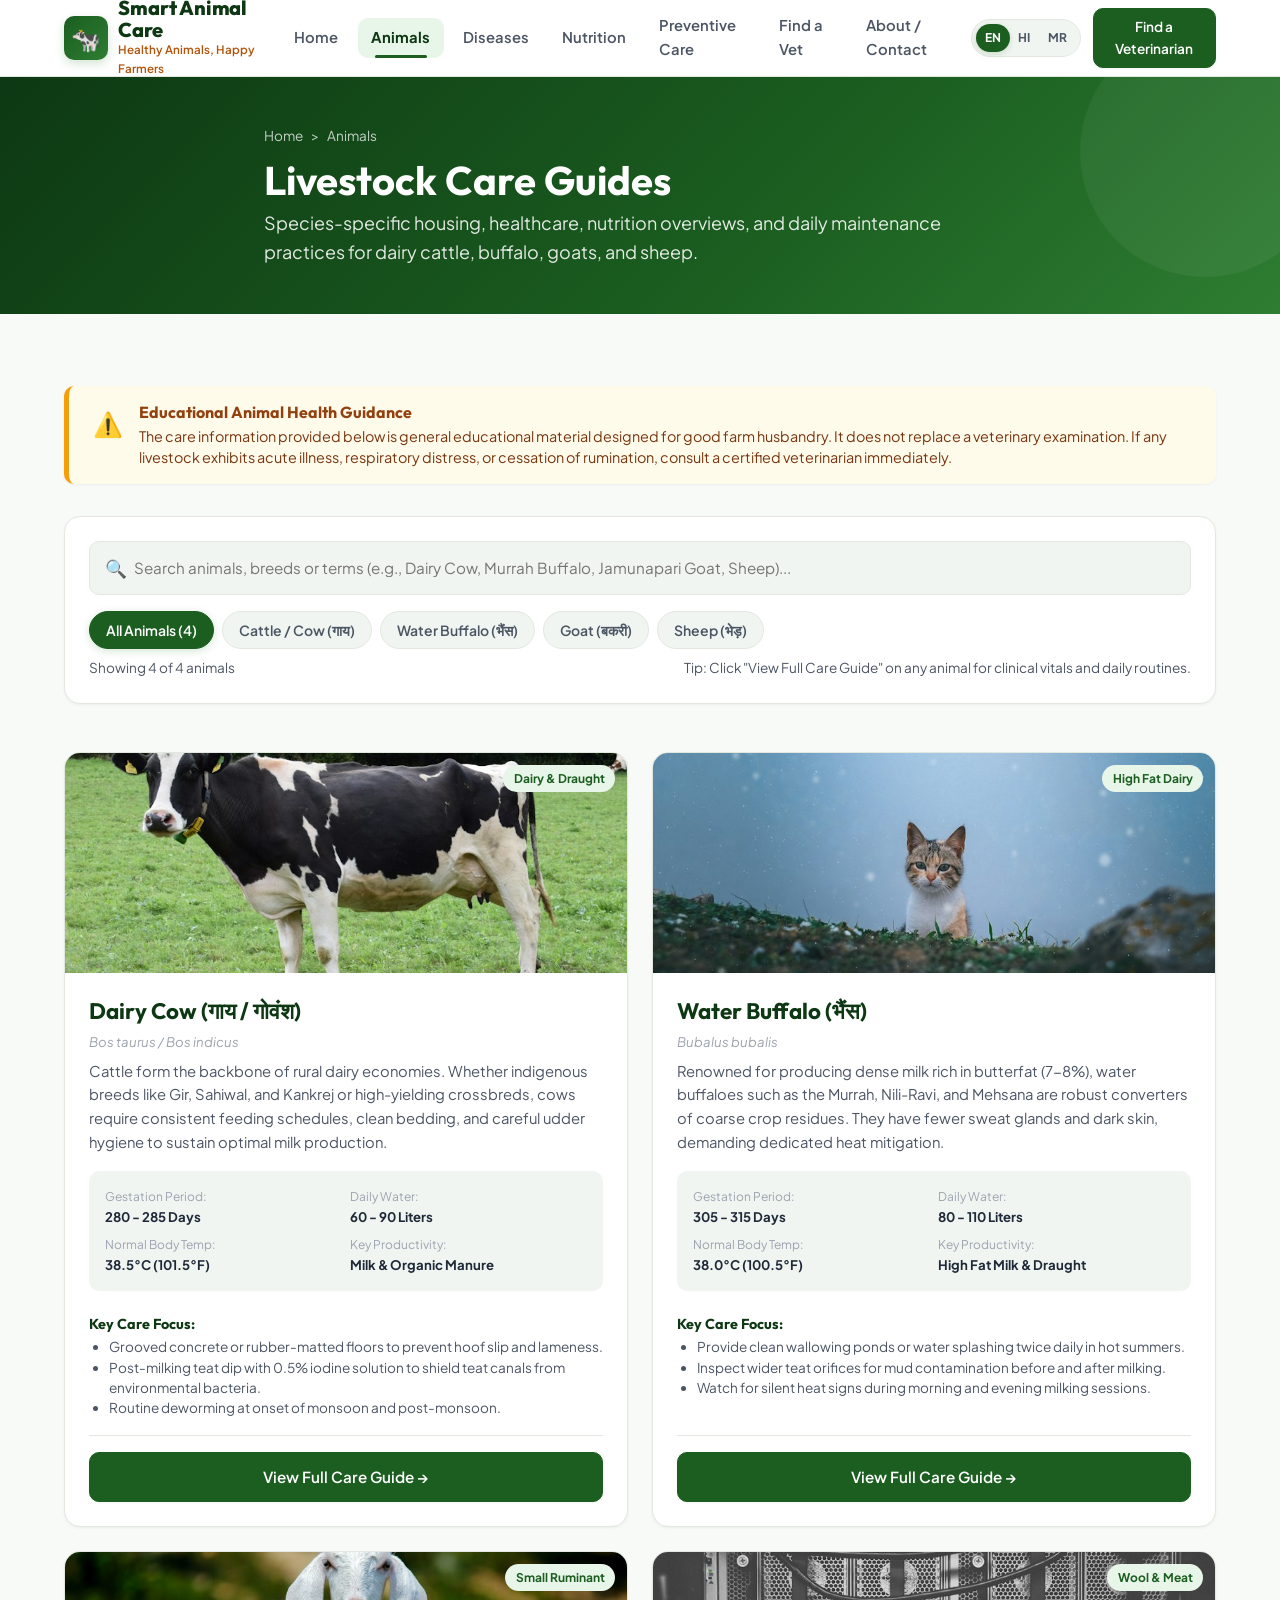
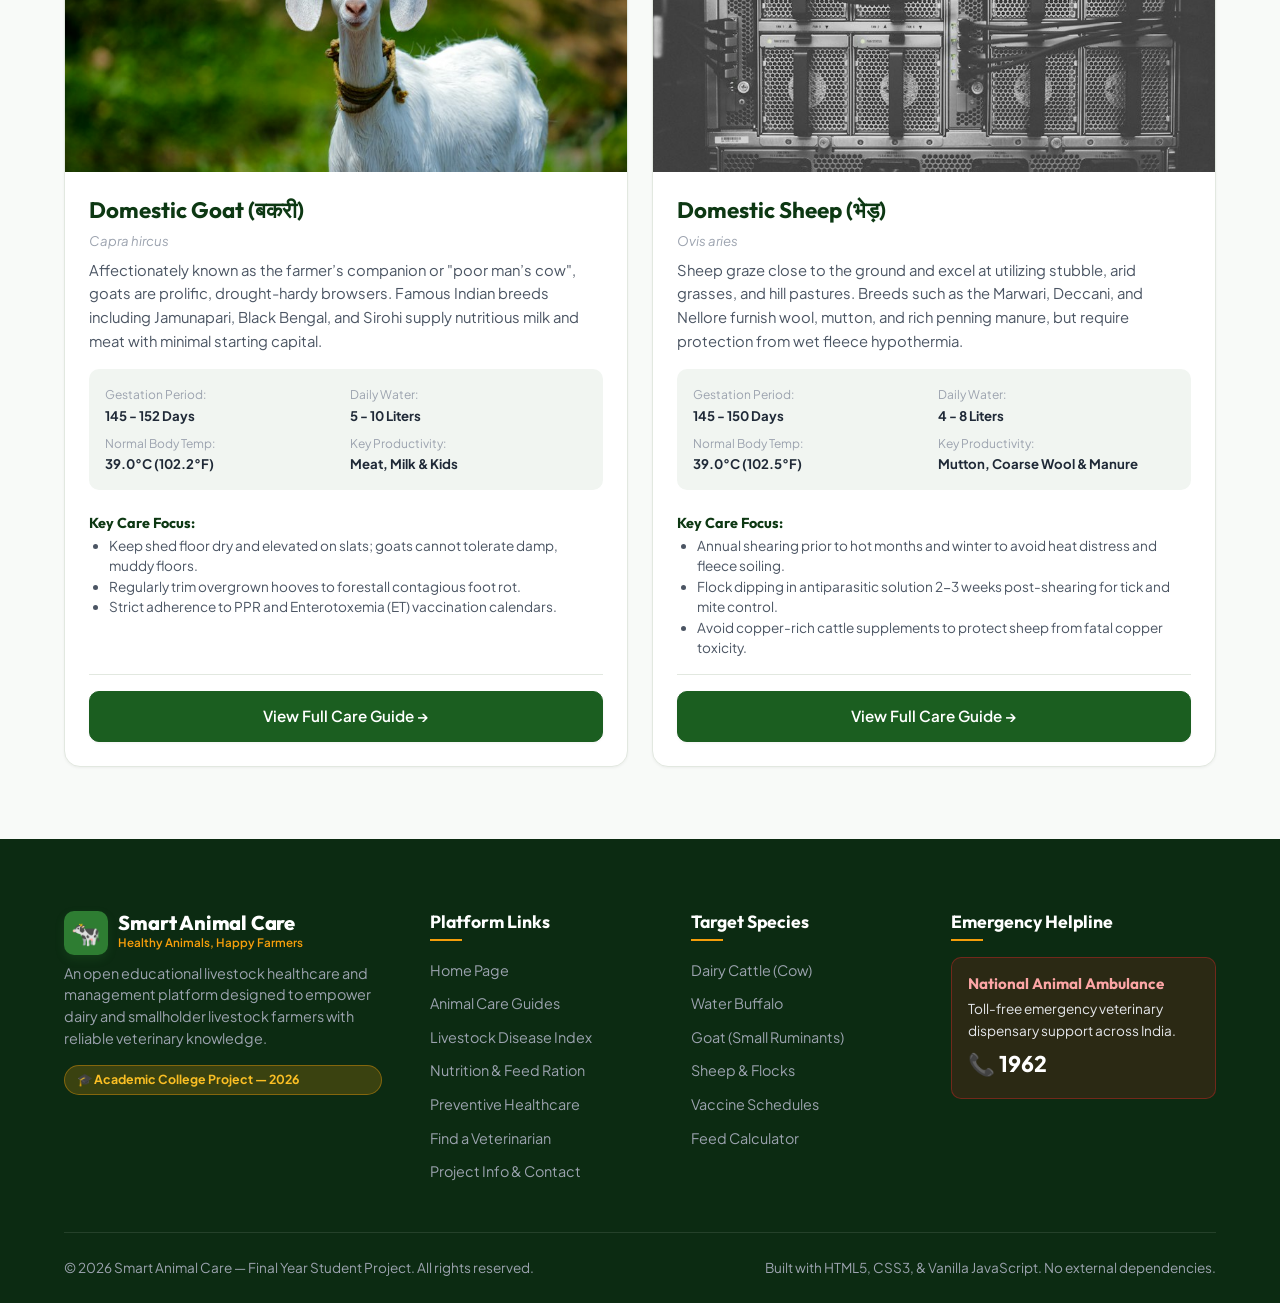
==== animals.html @ 8b4c60e5 "Add files via upload" ====
<!DOCTYPE html>
<html lang="en">
<head>
  <meta charset="UTF-8">
  <meta name="viewport" content="width=device-width, initial-scale=1.0">
  <meta name="description" content="Animal Care Guide — Healthcare, maintenance, feeding overview, and clinical concerns for Cow, Buffalo, Goat, and Sheep on Smart Animal Care.">
  <title>Animal Care Guides | Smart Animal Care</title>
  
  <!-- Google Fonts -->
  <link rel="preconnect" href="https://fonts.googleapis.com">
  <link rel="preconnect" href="https://fonts.gstatic.com" crossorigin>
  <link href="https://fonts.googleapis.com/css2?family=Outfit:wght@400;600;700;800&family=Plus+Jakarta+Sans:wght@400;500;600;700;800&display=swap" rel="stylesheet">
  
  <!-- Main Stylesheet -->
  <link rel="stylesheet" href="css/style.css">
</head>
<body>

  <!-- ========================================================================
       GLOBAL HEADER & NAVIGATION
       ======================================================================== -->
  <header class="site-header">
    <div class="container nav-container">
      <a href="index.html" class="brand-logo" aria-label="Smart Animal Care Home">
        <div class="logo-icon" aria-hidden="true">🐄</div>
        <div class="brand-text-wrap">
          <span class="brand-name">Smart Animal Care</span>
          <span class="brand-tagline" data-i18n="brand-tagline">Healthy Animals, Happy Farmers</span>
        </div>
      </a>

      <nav class="nav-menu" aria-label="Main Navigation">
        <a href="index.html" class="nav-link" data-i18n="nav-home">Home</a>
        <a href="animals.html" class="nav-link active" data-i18n="nav-animals">Animals</a>
        <a href="diseases.html" class="nav-link" data-i18n="nav-diseases">Diseases</a>
        <a href="nutrition.html" class="nav-link" data-i18n="nav-nutrition">Nutrition</a>
        <a href="care-tips.html" class="nav-link" data-i18n="nav-care">Preventive Care</a>
        <a href="veterinarians.html" class="nav-link" data-i18n="nav-vet">Find a Vet</a>
        <a href="contact.html" class="nav-link" data-i18n="nav-contact">About / Contact</a>
      </nav>

      <div class="header-actions">
        <div class="lang-selector" aria-label="Select Language">
          <button type="button" class="lang-btn active" data-lang="en">EN</button>
          <button type="button" class="lang-btn" data-lang="hi">HI</button>
          <button type="button" class="lang-btn" data-lang="mr">MR</button>
        </div>
        <a href="veterinarians.html" class="btn btn-primary btn-sm nav-cta-btn" data-i18n="cta-find-vet">
          Find a Veterinarian
        </a>
        <button type="button" class="menu-toggle" id="menuToggle" aria-label="Toggle navigation menu">
          <span></span><span></span><span></span>
        </button>
      </div>
    </div>
  </header>

  <!-- Mobile Navigation Drawer -->
  <div class="mobile-nav-backdrop" id="mobileNavBackdrop"></div>
  <aside class="mobile-nav-drawer" id="mobileNavDrawer">
    <div class="brand-logo" style="margin-bottom: var(--space-md);">
      <div class="logo-icon">🐄</div>
      <div class="brand-text-wrap">
        <span class="brand-name">Smart Animal Care</span>
        <span class="brand-tagline">Healthy Animals, Happy Farmers</span>
      </div>
    </div>
    <nav class="flex flex-col gap-sm">
      <a href="index.html" class="nav-link mobile-nav-link">🏠 Home</a>
      <a href="animals.html" class="nav-link mobile-nav-link active">🐄 Animal Care</a>
      <a href="diseases.html" class="nav-link mobile-nav-link">🩺 Disease Guide</a>
      <a href="nutrition.html" class="nav-link mobile-nav-link">🌾 Nutrition & Feed</a>
      <a href="care-tips.html" class="nav-link mobile-nav-link">🛡️ Preventive Care</a>
      <a href="veterinarians.html" class="nav-link mobile-nav-link">👨‍⚕️ Find a Vet</a>
      <a href="contact.html" class="nav-link mobile-nav-link">📞 About & Contact</a>
    </nav>
    <div style="margin-top: auto; padding-top: var(--space-md); border-top: 1px solid var(--color-border);">
      <a href="veterinarians.html" class="btn btn-primary btn-block">Find a Veterinarian</a>
    </div>
  </aside>

  <!-- ========================================================================
       PAGE BANNER
       ======================================================================== -->
  <div class="page-banner">
    <div class="container banner-content">
      <div class="breadcrumbs">
        <a href="index.html">Home</a> &gt; <span>Animals</span>
      </div>
      <h1 class="page-banner-title">Livestock Care Guides</h1>
      <p class="page-banner-subtitle">
        Species-specific housing, healthcare, nutrition overviews, and daily maintenance practices for dairy cattle, buffalo, goats, and sheep.
      </p>
    </div>
  </div>

  <!-- ========================================================================
       MAIN SECTION
       ======================================================================== -->
  <main class="section">
    <div class="container">

      <!-- Disclaimer Banner -->
      <div class="disclaimer-banner">
        <div class="disclaimer-icon" aria-hidden="true">⚠️</div>
        <div class="disclaimer-text">
          <h4>Educational Animal Health Guidance</h4>
          <p>
            The care information provided below is general educational material designed for good farm husbandry. It does not replace a veterinary examination. If any livestock exhibits acute illness, respiratory distress, or cessation of rumination, consult a certified veterinarian immediately.
          </p>
        </div>
      </div>

      <!-- Search & Filter Controls -->
      <div class="filter-search-container">
        <div class="search-input-wrap">
          <span class="search-icon">🔍</span>
          <input 
            type="text" 
            id="animalSearchInput" 
            class="search-input" 
            placeholder="Search animals, breeds or terms (e.g., Dairy Cow, Murrah Buffalo, Jamunapari Goat, Sheep)..."
            aria-label="Search animals"
          >
        </div>

        <div class="filter-pills-wrap" role="tablist" aria-label="Filter animals by species">
          <button type="button" class="filter-pill animal-filter-pill active" data-filter="all">All Animals (4)</button>
          <button type="button" class="filter-pill animal-filter-pill" data-filter="cow">Cattle / Cow (गाय)</button>
          <button type="button" class="filter-pill animal-filter-pill" data-filter="buffalo">Water Buffalo (भैंस)</button>
          <button type="button" class="filter-pill animal-filter-pill" data-filter="goat">Goat (बकरी)</button>
          <button type="button" class="filter-pill animal-filter-pill" data-filter="sheep">Sheep (भेड़)</button>
        </div>

        <div class="results-meta">
          <span id="animalResultsCount">Showing 4 of 4 animals</span>
          <span>Tip: Click "View Full Care Guide" on any animal for clinical vitals and daily routines.</span>
        </div>
      </div>

      <!-- Animal Cards Grid -->
      <div class="grid grid-2" id="animalGrid">

        <!-- 1. COW CARD -->
        <article class="animal-card" data-animal-type="cow">
          <div class="animal-card-img-wrap">
            <img src="images/cow.jpg" alt="Indian dairy cow grazing in rural pasture" loading="lazy">
            <span class="badge badge-primary animal-card-tag">Dairy & Draught</span>
          </div>
          <div class="animal-card-body">
            <h2 class="animal-title">Dairy Cow (गाय / गोवंश)</h2>
            <p class="animal-scientific">Bos taurus / Bos indicus</p>
            <p class="animal-desc">
              Cattle form the backbone of rural dairy economies. Whether indigenous breeds like Gir, Sahiwal, and Kankrej or high-yielding crossbreds, cows require consistent feeding schedules, clean bedding, and careful udder hygiene to sustain optimal milk production.
            </p>

            <div class="animal-quick-facts">
              <div class="fact-item">
                <span>Gestation Period:</span>
                <strong>280 - 285 Days</strong>
              </div>
              <div class="fact-item">
                <span>Daily Water:</span>
                <strong>60 - 90 Liters</strong>
              </div>
              <div class="fact-item">
                <span>Normal Body Temp:</span>
                <strong>38.5°C (101.5°F)</strong>
              </div>
              <div class="fact-item">
                <span>Key Productivity:</span>
                <strong>Milk & Organic Manure</strong>
              </div>
            </div>

            <div style="margin-bottom: var(--space-md);">
              <h4 style="font-size: 0.9rem; color: var(--color-primary-dark); margin-bottom: 0.25rem;">Key Care Focus:</h4>
              <ul style="font-size: 0.85rem; color: var(--color-text-muted); list-style: disc; padding-left: 1.25rem; line-height: 1.5;">
                <li>Grooved concrete or rubber-matted floors to prevent hoof slip and lameness.</li>
                <li>Post-milking teat dip with 0.5% iodine solution to shield teat canals from environmental bacteria.</li>
                <li>Routine deworming at onset of monsoon and post-monsoon.</li>
              </ul>
            </div>

            <div class="animal-card-footer">
              <button type="button" class="btn btn-primary btn-block btn-view-animal-details" data-animal="cow">
                View Full Care Guide &rarr;
              </button>
            </div>
          </div>
        </article>

        <!-- 2. BUFFALO CARD -->
        <article class="animal-card" data-animal-type="buffalo">
          <div class="animal-card-img-wrap">
            <img src="images/buffalo.jpg" alt="High yielding Indian water buffalo" loading="lazy">
            <span class="badge badge-primary animal-card-tag">High Fat Dairy</span>
          </div>
          <div class="animal-card-body">
            <h2 class="animal-title">Water Buffalo (भैंस)</h2>
            <p class="animal-scientific">Bubalus bubalis</p>
            <p class="animal-desc">
              Renowned for producing dense milk rich in butterfat (7-8%), water buffaloes such as the Murrah, Nili-Ravi, and Mehsana are robust converters of coarse crop residues. They have fewer sweat glands and dark skin, demanding dedicated heat mitigation.
            </p>

            <div class="animal-quick-facts">
              <div class="fact-item">
                <span>Gestation Period:</span>
                <strong>305 - 315 Days</strong>
              </div>
              <div class="fact-item">
                <span>Daily Water:</span>
                <strong>80 - 110 Liters</strong>
              </div>
              <div class="fact-item">
                <span>Normal Body Temp:</span>
                <strong>38.0°C (100.5°F)</strong>
              </div>
              <div class="fact-item">
                <span>Key Productivity:</span>
                <strong>High Fat Milk & Draught</strong>
              </div>
            </div>

            <div style="margin-bottom: var(--space-md);">
              <h4 style="font-size: 0.9rem; color: var(--color-primary-dark); margin-bottom: 0.25rem;">Key Care Focus:</h4>
              <ul style="font-size: 0.85rem; color: var(--color-text-muted); list-style: disc; padding-left: 1.25rem; line-height: 1.5;">
                <li>Provide clean wallowing ponds or water splashing twice daily in hot summers.</li>
                <li>Inspect wider teat orifices for mud contamination before and after milking.</li>
                <li>Watch for silent heat signs during morning and evening milking sessions.</li>
              </ul>
            </div>

            <div class="animal-card-footer">
              <button type="button" class="btn btn-primary btn-block btn-view-animal-details" data-animal="buffalo">
                View Full Care Guide &rarr;
              </button>
            </div>
          </div>
        </article>

        <!-- 3. GOAT CARD -->
        <article class="animal-card" data-animal-type="goat">
          <div class="animal-card-img-wrap">
            <img src="images/goat.jpg" alt="Healthy goat browsing" loading="lazy">
            <span class="badge badge-primary animal-card-tag">Small Ruminant</span>
          </div>
          <div class="animal-card-body">
            <h2 class="animal-title">Domestic Goat (बकरी)</h2>
            <p class="animal-scientific">Capra hircus</p>
            <p class="animal-desc">
              Affectionately known as the farmer’s companion or "poor man’s cow", goats are prolific, drought-hardy browsers. Famous Indian breeds including Jamunapari, Black Bengal, and Sirohi supply nutritious milk and meat with minimal starting capital.
            </p>

            <div class="animal-quick-facts">
              <div class="fact-item">
                <span>Gestation Period:</span>
                <strong>145 - 152 Days</strong>
              </div>
              <div class="fact-item">
                <span>Daily Water:</span>
                <strong>5 - 10 Liters</strong>
              </div>
              <div class="fact-item">
                <span>Normal Body Temp:</span>
                <strong>39.0°C (102.2°F)</strong>
              </div>
              <div class="fact-item">
                <span>Key Productivity:</span>
                <strong>Meat, Milk & Kids</strong>
              </div>
            </div>

            <div style="margin-bottom: var(--space-md);">
              <h4 style="font-size: 0.9rem; color: var(--color-primary-dark); margin-bottom: 0.25rem;">Key Care Focus:</h4>
              <ul style="font-size: 0.85rem; color: var(--color-text-muted); list-style: disc; padding-left: 1.25rem; line-height: 1.5;">
                <li>Keep shed floor dry and elevated on slats; goats cannot tolerate damp, muddy floors.</li>
                <li>Regularly trim overgrown hooves to forestall contagious foot rot.</li>
                <li>Strict adherence to PPR and Enterotoxemia (ET) vaccination calendars.</li>
              </ul>
            </div>

            <div class="animal-card-footer">
              <button type="button" class="btn btn-primary btn-block btn-view-animal-details" data-animal="goat">
                View Full Care Guide &rarr;
              </button>
            </div>
          </div>
        </article>

        <!-- 4. SHEEP CARD -->
        <article class="animal-card" data-animal-type="sheep">
          <div class="animal-card-img-wrap">
            <img src="images/sheep.jpg" alt="Flock of healthy sheep in grassland" loading="lazy">
            <span class="badge badge-primary animal-card-tag">Wool & Meat</span>
          </div>
          <div class="animal-card-body">
            <h2 class="animal-title">Domestic Sheep (भेड़)</h2>
            <p class="animal-scientific">Ovis aries</p>
            <p class="animal-desc">
              Sheep graze close to the ground and excel at utilizing stubble, arid grasses, and hill pastures. Breeds such as the Marwari, Deccani, and Nellore furnish wool, mutton, and rich penning manure, but require protection from wet fleece hypothermia.
            </p>

            <div class="animal-quick-facts">
              <div class="fact-item">
                <span>Gestation Period:</span>
                <strong>145 - 150 Days</strong>
              </div>
              <div class="fact-item">
                <span>Daily Water:</span>
                <strong>4 - 8 Liters</strong>
              </div>
              <div class="fact-item">
                <span>Normal Body Temp:</span>
                <strong>39.0°C (102.5°F)</strong>
              </div>
              <div class="fact-item">
                <span>Key Productivity:</span>
                <strong>Mutton, Coarse Wool & Manure</strong>
              </div>
            </div>

            <div style="margin-bottom: var(--space-md);">
              <h4 style="font-size: 0.9rem; color: var(--color-primary-dark); margin-bottom: 0.25rem;">Key Care Focus:</h4>
              <ul style="font-size: 0.85rem; color: var(--color-text-muted); list-style: disc; padding-left: 1.25rem; line-height: 1.5;">
                <li>Annual shearing prior to hot months and winter to avoid heat distress and fleece soiling.</li>
                <li>Flock dipping in antiparasitic solution 2-3 weeks post-shearing for tick and mite control.</li>
                <li>Avoid copper-rich cattle supplements to protect sheep from fatal copper toxicity.</li>
              </ul>
            </div>

            <div class="animal-card-footer">
              <button type="button" class="btn btn-primary btn-block btn-view-animal-details" data-animal="sheep">
                View Full Care Guide &rarr;
              </button>
            </div>
          </div>
        </article>

      </div>

      <!-- No Results State -->
      <div id="animalNoResults" class="no-results-box">
        <div class="no-results-icon">🔍</div>
        <h3>No Animals Match Your Search</h3>
        <p class="text-muted" style="margin-bottom: var(--space-md);">
          Try searching for "cow", "buffalo", "goat", or "sheep".
        </p>
        <button type="button" class="btn btn-outline btn-sm" onclick="document.getElementById('animalSearchInput').value=''; document.querySelector('.animal-filter-pill[data-filter=\'all\']').click();">
          Reset Filter & Search
        </button>
      </div>

    </div>
  </main>

  <!-- ========================================================================
       ANIMAL DETAIL MODAL (Interactive JavaScript Component)
       ======================================================================== -->
  <div class="modal-overlay" id="animalDetailModal" role="dialog" aria-modal="true" aria-labelledby="modalAnimalName">
    <div class="modal-dialog">
      <div class="modal-header">
        <div>
          <span class="badge badge-primary" id="modalAnimalTag">Ruminant</span>
          <h2 id="modalAnimalName" style="font-size: 1.4rem; color: var(--color-primary-dark); margin-top: 0.2rem;">Animal Name</h2>
          <p id="modalAnimalSpecies" style="font-size: 0.85rem; color: var(--color-text-muted); font-style: italic;">Scientific Name</p>
        </div>
        <button type="button" class="modal-close-btn" id="closeAnimalModal" aria-label="Close modal">&times;</button>
      </div>

      <div class="modal-body">
        <!-- Vitals Grid -->
        <div class="animal-quick-facts" style="margin-bottom: var(--space-lg); background: var(--color-primary-subtle);">
          <div class="fact-item">
            <span>Average Lifespan:</span>
            <strong id="modalAnimalLifespan">--</strong>
          </div>
          <div class="fact-item">
            <span>Gestation Duration:</span>
            <strong id="modalAnimalGestation">--</strong>
          </div>
          <div class="fact-item">
            <span>Normal Temperature:</span>
            <strong id="modalAnimalTemp">--</strong>
          </div>
          <div class="fact-item">
            <span>Daily Water Intake:</span>
            <strong id="modalAnimalWater">--</strong>
          </div>
        </div>

        <div style="margin-bottom: var(--space-lg);">
          <h4 style="color: var(--color-primary-dark); margin-bottom: 0.35rem;">Introduction & Husbandry Overview</h4>
          <p id="modalAnimalIntro" style="font-size: 0.95rem; color: var(--color-text-muted); line-height: 1.5;"></p>
        </div>

        <div style="margin-bottom: var(--space-lg);">
          <h4 style="color: var(--color-primary-dark); margin-bottom: 0.35rem;">Daily Care & Management Checklist</h4>
          <ul id="modalAnimalCareTips" style="list-style: disc; padding-left: 1.25rem; font-size: 0.9rem; color: var(--color-text-muted); line-height: 1.6;"></ul>
        </div>

        <div style="margin-bottom: var(--space-lg);">
          <h4 style="color: var(--color-primary-dark); margin-bottom: 0.35rem;">Feeding Overview</h4>
          <p id="modalAnimalFeeding" style="font-size: 0.9rem; color: var(--color-text-muted); line-height: 1.5;"></p>
        </div>

        <div style="margin-bottom: var(--space-lg);">
          <h4 style="color: var(--color-primary-dark); margin-bottom: 0.35rem;">Common Health Concerns</h4>
          <ul id="modalAnimalConcerns" style="list-style: square; padding-left: 1.25rem; font-size: 0.9rem; color: var(--color-text-muted); line-height: 1.6;"></ul>
        </div>

        <!-- Clinical Red Flags Warning -->
        <div class="vet-warning-box">
          <h6>🚨 Clinical Red Flags — Consult a Veterinarian Immediately:</h6>
          <p id="modalAnimalRedFlags"></p>
        </div>

        <div style="display: flex; gap: var(--space-sm); justify-content: flex-end; margin-top: var(--space-lg);">
          <a href="nutrition.html" class="btn btn-outline btn-sm">View Nutrition Guide</a>
          <a href="veterinarians.html" class="btn btn-primary btn-sm">Find a Vet</a>
        </div>
      </div>
    </div>
  </div>

  <!-- ========================================================================
       GLOBAL FOOTER
       ======================================================================== -->
  <footer class="site-footer">
    <div class="container">
      <div class="footer-top-grid">
        <div class="footer-brand">
          <div class="brand-logo" style="margin-bottom: 0.5rem;">
            <div class="logo-icon" style="background: var(--color-primary-light);">🐄</div>
            <div class="brand-text-wrap">
              <span class="brand-name">Smart Animal Care</span>
              <span class="brand-tagline">Healthy Animals, Happy Farmers</span>
            </div>
          </div>
          <p class="footer-desc">
            An open educational livestock healthcare and management platform designed to empower dairy and smallholder livestock farmers with reliable veterinary knowledge.
          </p>
          <div class="student-project-pill">🎓 Academic College Project — 2026</div>
        </div>

        <div>
          <h4 class="footer-heading">Platform Links</h4>
          <ul class="footer-links">
            <li><a href="index.html">Home Page</a></li>
            <li><a href="animals.html">Animal Care Guides</a></li>
            <li><a href="diseases.html">Livestock Disease Index</a></li>
            <li><a href="nutrition.html">Nutrition & Feed Ration</a></li>
            <li><a href="care-tips.html">Preventive Healthcare</a></li>
            <li><a href="veterinarians.html">Find a Veterinarian</a></li>
            <li><a href="contact.html">Project Info & Contact</a></li>
          </ul>
        </div>

        <div>
          <h4 class="footer-heading">Target Species</h4>
          <ul class="footer-links">
            <li><a href="animals.html">Dairy Cattle (Cow)</a></li>
            <li><a href="animals.html">Water Buffalo</a></li>
            <li><a href="animals.html">Goat (Small Ruminants)</a></li>
            <li><a href="animals.html">Sheep & Flocks</a></li>
            <li><a href="care-tips.html">Vaccine Schedules</a></li>
            <li><a href="nutrition.html">Feed Calculator</a></li>
          </ul>
        </div>

        <div>
          <h4 class="footer-heading">Emergency Helpline</h4>
          <div class="footer-emergency-box">
            <h5>National Animal Ambulance</h5>
            <p>Toll-free emergency veterinary dispensary support across India.</p>
            <a href="tel:1962" class="phone-number">📞 1962</a>
          </div>
        </div>
      </div>

      <div class="footer-bottom">
        <p>&copy; 2026 Smart Animal Care — Final Year Student Project. All rights reserved.</p>
        <p>Built with HTML5, CSS3, & Vanilla JavaScript. No external dependencies.</p>
      </div>
    </div>
  </footer>

  <button type="button" class="back-to-top" id="backToTop" aria-label="Scroll back to top">↑</button>
  <script src="js/script.js" defer></script>
</body>
</html>
---- css/style.css ----
/* ==========================================================================
   SMART ANIMAL CARE - Global Stylesheet
   "Healthy Animals, Happy Farmers"
   Theme: Nature-Inspired Agricultural & Veterinary Healthcare
   ========================================================================== */

/* --------------------------------------------------------------------------
   1. CSS Custom Properties / Design Tokens
   -------------------------------------------------------------------------- */
:root {
  /* Brand Green Palette */
  --color-primary: #1b5e20;        /* Deep Forest Green */
  --color-primary-dark: #0d3813;   /* Very Deep Green */
  --color-primary-light: #2e7d32;  /* Vibrant Foliage Green */
  --color-primary-subtle: #e8f5e9; /* Light Green Tint */
  --color-primary-glow: rgba(46, 125, 50, 0.2);

  /* Accents & Supporting */
  --color-accent: #f59e0b;         /* Warm Amber / Sun Gold */
  --color-accent-dark: #b45309;
  --color-accent-subtle: #fef3c7;
  
  --color-emerald: #10b981;        /* Fresh Mint / Health Emerald */
  --color-emerald-subtle: #d1fae5;
  
  --color-danger: #dc2626;         /* Urgent / Warning Red */
  --color-danger-subtle: #fee2e2;

  --color-info: #0284c7;           /* Sky Blue / Info */
  --color-info-subtle: #e0f2fe;

  /* Neutrals & Surfaces */
  --color-bg: #f8faf8;             /* Light Farm Sand / Clean Off-White */
  --color-surface: #ffffff;        /* Pure White Cards */
  --color-surface-alt: #f1f5f1;    /* Subtle Contrast Surface */
  --color-border: #e2e8e0;         /* Soft Gray-Green Border */
  --color-border-focus: #2e7d32;
  
  --color-text-main: #1f2937;      /* High-contrast Slate */
  --color-text-muted: #4b5563;     /* Readable Secondary Slate */
  --color-text-light: #9ca3af;     /* Disabled / Light Notes */
  --color-text-inverse: #ffffff;

  /* Typography */
  --font-heading: 'Outfit', -apple-system, BlinkMacSystemFont, 'Segoe UI', Roboto, sans-serif;
  --font-body: 'Plus Jakarta Sans', -apple-system, BlinkMacSystemFont, 'Segoe UI', Roboto, sans-serif;

  /* Spacing Scale */
  --space-xs: 0.25rem;
  --space-sm: 0.5rem;
  --space-md: 1rem;
  --space-lg: 1.5rem;
  --space-xl: 2rem;
  --space-2xl: 3rem;
  --space-3xl: 4.5rem;

  /* Border Radii */
  --radius-sm: 0.375rem;
  --radius-md: 0.625rem;
  --radius-lg: 1rem;
  --radius-xl: 1.5rem;
  --radius-full: 9999px;

  /* Shadows */
  --shadow-sm: 0 1px 3px rgba(0, 0, 0, 0.05);
  --shadow-md: 0 4px 12px rgba(27, 94, 32, 0.07);
  --shadow-lg: 0 10px 25px -5px rgba(27, 94, 32, 0.1);
  --shadow-xl: 0 20px 35px -10px rgba(27, 94, 32, 0.15);

  /* Transitions */
  --transition-fast: 150ms ease-in-out;
  --transition-normal: 250ms ease-in-out;
  --transition-slow: 350ms ease-in-out;

  /* Layout */
  --container-max: 1200px;
  --header-height: 76px;
}

/* --------------------------------------------------------------------------
   2. Reset & Base Styles
   -------------------------------------------------------------------------- */
*, *::before, *::after {
  box-sizing: border-box;
  margin: 0;
  padding: 0;
}

html {
  scroll-behavior: smooth;
  font-size: 16px;
  -webkit-text-size-adjust: 100%;
}

body {
  font-family: var(--font-body);
  background-color: var(--color-bg);
  color: var(--color-text-main);
  line-height: 1.6;
  min-height: 100vh;
  display: flex;
  flex-direction: column;
  overflow-x: hidden;
}

img, svg {
  display: block;
  max-width: 100%;
  height: auto;
}

a {
  color: inherit;
  text-decoration: none;
  transition: color var(--transition-fast);
}

button, input, select, textarea {
  font: inherit;
  color: inherit;
  border: none;
  outline: none;
}

button {
  cursor: pointer;
  background: none;
}

ul, ol {
  list-style: none;
}

h1, h2, h3, h4, h5, h6 {
  font-family: var(--font-heading);
  font-weight: 700;
  color: var(--color-text-main);
  line-height: 1.25;
}

/* --------------------------------------------------------------------------
   3. Container & Layout Utilities
   -------------------------------------------------------------------------- */
.container {
  width: 100%;
  max-width: var(--container-max);
  margin-left: auto;
  margin-right: auto;
  padding-left: var(--space-lg);
  padding-right: var(--space-lg);
}

.section {
  padding-top: var(--space-3xl);
  padding-bottom: var(--space-3xl);
  position: relative;
}

.section-bg-alt {
  background-color: var(--color-surface-alt);
}

.section-header {
  text-align: center;
  max-width: 760px;
  margin: 0 auto var(--space-2xl);
}

.section-tag {
  display: inline-flex;
  align-items: center;
  gap: var(--space-xs);
  padding: 0.35rem 0.85rem;
  background-color: var(--color-primary-subtle);
  color: var(--color-primary);
  font-size: 0.825rem;
  font-weight: 700;
  text-transform: uppercase;
  letter-spacing: 0.05em;
  border-radius: var(--radius-full);
  margin-bottom: var(--space-sm);
}

.section-title {
  font-size: 2.25rem;
  color: var(--color-primary-dark);
  margin-bottom: var(--space-sm);
}

.section-subtitle {
  font-size: 1.1rem;
  color: var(--color-text-muted);
}

/* Grid Utilities */
.grid {
  display: grid;
  gap: var(--space-lg);
}
.grid-2 { grid-template-columns: repeat(2, 1fr); }
.grid-3 { grid-template-columns: repeat(3, 1fr); }
.grid-4 { grid-template-columns: repeat(4, 1fr); }

/* Flex Utilities */
.flex { display: flex; }
.flex-col { flex-direction: column; }
.items-center { align-items: center; }
.justify-between { justify-content: space-between; }
.justify-center { justify-content: center; }
.gap-sm { gap: var(--space-sm); }
.gap-md { gap: var(--space-md); }
.gap-lg { gap: var(--space-lg); }

/* Text Utilities */
.text-center { text-align: center; }
.text-muted { color: var(--color-text-muted); }
.font-semibold { font-weight: 600; }
.font-bold { font-weight: 700; }

/* --------------------------------------------------------------------------
   4. Buttons & Badges
   -------------------------------------------------------------------------- */
.btn {
  display: inline-flex;
  align-items: center;
  justify-content: center;
  gap: 0.5rem;
  padding: 0.75rem 1.4rem;
  font-weight: 600;
  font-size: 0.95rem;
  border-radius: var(--radius-md);
  transition: all var(--transition-normal);
  text-align: center;
  box-shadow: var(--shadow-sm);
}

.btn-primary {
  background-color: var(--color-primary);
  color: var(--color-text-inverse);
  border: 1px solid var(--color-primary);
}
.btn-primary:hover {
  background-color: var(--color-primary-light);
  transform: translateY(-2px);
  box-shadow: 0 6px 16px var(--color-primary-glow);
}

.btn-secondary {
  background-color: var(--color-accent);
  color: #1a1600;
  border: 1px solid var(--color-accent);
}
.btn-secondary:hover {
  background-color: var(--color-accent-dark);
  color: #ffffff;
  transform: translateY(-2px);
  box-shadow: 0 6px 16px rgba(245, 158, 11, 0.3);
}

.btn-outline {
  background-color: transparent;
  color: var(--color-primary);
  border: 2px solid var(--color-primary);
}
.btn-outline:hover {
  background-color: var(--color-primary);
  color: var(--color-text-inverse);
  transform: translateY(-2px);
}

.btn-emergency {
  background-color: var(--color-danger);
  color: #ffffff;
}
.btn-emergency:hover {
  background-color: #b91c1c;
  transform: translateY(-2px);
  box-shadow: 0 6px 16px rgba(220, 38, 38, 0.35);
}

.btn-sm {
  padding: 0.45rem 0.9rem;
  font-size: 0.85rem;
}

.btn-block {
  width: 100%;
}

/* Badges */
.badge {
  display: inline-flex;
  align-items: center;
  gap: 0.35rem;
  padding: 0.25rem 0.65rem;
  font-size: 0.75rem;
  font-weight: 700;
  border-radius: var(--radius-full);
}
.badge-primary { background: var(--color-primary-subtle); color: var(--color-primary); }
.badge-warning { background: var(--color-accent-subtle); color: var(--color-accent-dark); }
.badge-danger  { background: var(--color-danger-subtle); color: var(--color-danger); }
.badge-success { background: var(--color-emerald-subtle); color: #047857; }
.badge-info    { background: var(--color-info-subtle); color: var(--color-info); }

/* --------------------------------------------------------------------------
   5. Global Header & Navigation
   -------------------------------------------------------------------------- */
.site-header {
  position: sticky;
  top: 0;
  z-index: 1000;
  background-color: rgba(255, 255, 255, 0.96);
  backdrop-filter: blur(10px);
  -webkit-backdrop-filter: blur(10px);
  border-bottom: 1px solid var(--color-border);
  transition: all var(--transition-normal);
}

.site-header.scrolled {
  box-shadow: var(--shadow-md);
  background-color: rgba(255, 255, 255, 0.98);
}

.nav-container {
  display: flex;
  align-items: center;
  justify-content: space-between;
  height: var(--header-height);
}

/* Logo */
.brand-logo {
  display: flex;
  align-items: center;
  gap: 0.65rem;
}

.logo-icon {
  width: 44px;
  height: 44px;
  background: linear-gradient(135deg, var(--color-primary), var(--color-primary-light));
  border-radius: var(--radius-md);
  display: flex;
  align-items: center;
  justify-content: center;
  font-size: 1.5rem;
  box-shadow: 0 4px 10px var(--color-primary-glow);
  flex-shrink: 0;
}

.brand-text-wrap {
  display: flex;
  flex-direction: column;
}

.brand-name {
  font-family: var(--font-heading);
  font-size: 1.25rem;
  font-weight: 800;
  color: var(--color-primary-dark);
  line-height: 1.1;
  letter-spacing: -0.01em;
}

.brand-tagline {
  font-size: 0.725rem;
  color: var(--color-accent-dark);
  font-weight: 600;
}

/* Navigation Links */
.nav-menu {
  display: flex;
  align-items: center;
  gap: 0.35rem;
}

.nav-link {
  padding: 0.5rem 0.85rem;
  font-size: 0.925rem;
  font-weight: 600;
  color: var(--color-text-muted);
  border-radius: var(--radius-md);
  transition: all var(--transition-fast);
  position: relative;
}

.nav-link:hover {
  color: var(--color-primary);
  background-color: var(--color-primary-subtle);
}

.nav-link.active {
  color: var(--color-primary-dark);
  background-color: var(--color-primary-subtle);
  font-weight: 700;
}

.nav-link.active::after {
  content: '';
  position: absolute;
  bottom: 0;
  left: 20%;
  right: 20%;
  height: 3px;
  background-color: var(--color-primary);
  border-radius: var(--radius-full);
}

/* Header Actions */
.header-actions {
  display: flex;
  align-items: center;
  gap: 0.75rem;
}

/* Language Selector */
.lang-selector {
  display: flex;
  align-items: center;
  background: var(--color-surface-alt);
  padding: 0.25rem;
  border-radius: var(--radius-full);
  border: 1px solid var(--color-border);
}

.lang-btn {
  padding: 0.25rem 0.55rem;
  font-size: 0.75rem;
  font-weight: 700;
  border-radius: var(--radius-full);
  color: var(--color-text-muted);
  transition: all var(--transition-fast);
}

.lang-btn.active {
  background-color: var(--color-primary);
  color: var(--color-text-inverse);
  box-shadow: 0 2px 6px var(--color-primary-glow);
}

/* Hamburger Toggle Button */
.menu-toggle {
  display: none;
  flex-direction: column;
  justify-content: space-around;
  width: 40px;
  height: 40px;
  padding: 8px;
  background: var(--color-surface-alt);
  border-radius: var(--radius-md);
  border: 1px solid var(--color-border);
  cursor: pointer;
  z-index: 1001;
}

.menu-toggle span {
  width: 100%;
  height: 2.5px;
  background-color: var(--color-primary-dark);
  border-radius: 2px;
  transition: all var(--transition-normal);
}

.menu-toggle.is-active span:nth-child(1) {
  transform: translateY(8px) rotate(45deg);
}
.menu-toggle.is-active span:nth-child(2) {
  opacity: 0;
}
.menu-toggle.is-active span:nth-child(3) {
  transform: translateY(-8px) rotate(-45deg);
}

/* --------------------------------------------------------------------------
   6. Mobile Navigation Drawer
   -------------------------------------------------------------------------- */
.mobile-nav-drawer {
  position: fixed;
  top: 0;
  right: -100%;
  width: 82%;
  max-width: 360px;
  height: 100vh;
  background-color: var(--color-surface);
  box-shadow: var(--shadow-xl);
  padding: var(--space-xl) var(--space-lg);
  display: flex;
  flex-direction: column;
  gap: var(--space-md);
  z-index: 999;
  transition: right var(--transition-slow);
  overflow-y: auto;
}

.mobile-nav-drawer.open {
  right: 0;
}

.mobile-nav-backdrop {
  position: fixed;
  top: 0;
  left: 0;
  width: 100vw;
  height: 100vh;
  background: rgba(0, 0, 0, 0.4);
  backdrop-filter: blur(4px);
  z-index: 998;
  opacity: 0;
  visibility: hidden;
  transition: all var(--transition-normal);
}

.mobile-nav-backdrop.open {
  opacity: 1;
  visibility: visible;
}

.mobile-nav-drawer .nav-link {
  font-size: 1.1rem;
  padding: 0.75rem 1rem;
  border-radius: var(--radius-md);
}

/* --------------------------------------------------------------------------
   7. Page Banner / Breadcrumbs
   -------------------------------------------------------------------------- */
.page-banner {
  background: linear-gradient(135deg, #0d3813 0%, #1b5e20 60%, #2e7d32 100%);
  color: var(--color-text-inverse);
  padding: var(--space-2xl) 0;
  position: relative;
  overflow: hidden;
}

.page-banner::before {
  content: '';
  position: absolute;
  top: -50px;
  right: -50px;
  width: 250px;
  height: 250px;
  border-radius: 50%;
  background: rgba(255, 255, 255, 0.05);
  pointer-events: none;
}

.banner-content {
  position: relative;
  z-index: 2;
  max-width: 800px;
}

.breadcrumbs {
  display: flex;
  align-items: center;
  gap: 0.5rem;
  font-size: 0.85rem;
  color: rgba(255, 255, 255, 0.75);
  margin-bottom: var(--space-sm);
}

.breadcrumbs a:hover {
  color: #ffffff;
  text-decoration: underline;
}

.page-banner-title {
  font-size: 2.5rem;
  color: #ffffff;
  margin-bottom: var(--space-xs);
}

.page-banner-subtitle {
  font-size: 1.125rem;
  color: rgba(255, 255, 255, 0.88);
}

/* --------------------------------------------------------------------------
   8. Educational Disclaimer Banner (Mandatory Requirement)
   -------------------------------------------------------------------------- */
.disclaimer-banner {
  background: #fffbeb;
  border-left: 5px solid var(--color-accent);
  padding: var(--space-md) var(--space-lg);
  border-radius: var(--radius-md);
  margin-bottom: var(--space-xl);
  display: flex;
  align-items: flex-start;
  gap: var(--space-md);
  box-shadow: var(--shadow-sm);
}

.disclaimer-icon {
  font-size: 1.5rem;
  color: var(--color-accent-dark);
  flex-shrink: 0;
  margin-top: 2px;
}

.disclaimer-text h4 {
  font-size: 1rem;
  color: #92400e;
  margin-bottom: 0.25rem;
}

.disclaimer-text p {
  font-size: 0.9rem;
  color: #78350f;
  line-height: 1.45;
}

/* --------------------------------------------------------------------------
   9. Hero Section (Home Page)
   -------------------------------------------------------------------------- */
.hero-section {
  padding: var(--space-3xl) 0 var(--space-2xl);
  background: linear-gradient(180deg, #f0fdf4 0%, var(--color-bg) 100%);
  position: relative;
}

.hero-grid {
  display: grid;
  grid-template-columns: 1.15fr 0.85fr;
  gap: var(--space-2xl);
  align-items: center;
}

.hero-badge {
  display: inline-flex;
  align-items: center;
  gap: 0.5rem;
  background-color: #ffffff;
  padding: 0.4rem 1rem;
  border-radius: var(--radius-full);
  font-size: 0.85rem;
  font-weight: 700;
  color: var(--color-primary);
  border: 1px solid var(--color-border);
  box-shadow: var(--shadow-sm);
  margin-bottom: var(--space-md);
  animation: floatSlow 4s ease-in-out infinite;
}

.hero-title {
  font-size: 3.25rem;
  line-height: 1.15;
  color: var(--color-primary-dark);
  margin-bottom: var(--space-sm);
  letter-spacing: -0.02em;
}

.hero-title span {
  color: var(--color-accent-dark);
  position: relative;
  display: inline-block;
}

.hero-subheading {
  font-size: 1.35rem;
  color: var(--color-primary);
  font-weight: 600;
  margin-bottom: var(--space-md);
}

.hero-text {
  font-size: 1.1rem;
  color: var(--color-text-muted);
  margin-bottom: var(--space-xl);
  max-width: 580px;
}

.hero-cta-group {
  display: flex;
  align-items: center;
  gap: var(--space-md);
  flex-wrap: wrap;
  margin-bottom: var(--space-2xl);
}

.hero-stats-row {
  display: grid;
  grid-template-columns: repeat(3, 1fr);
  gap: var(--space-md);
  padding-top: var(--space-lg);
  border-top: 1px solid var(--color-border);
}

.stat-item h3 {
  font-size: 1.75rem;
  color: var(--color-primary-dark);
  font-weight: 800;
}

.stat-item p {
  font-size: 0.85rem;
  color: var(--color-text-muted);
  font-weight: 600;
}

.hero-image-card {
  position: relative;
  border-radius: var(--radius-xl);
  overflow: hidden;
  box-shadow: var(--shadow-xl);
  background-color: var(--color-surface);
  border: 4px solid #ffffff;
}

.hero-image-card img {
  width: 100%;
  height: 480px;
  object-fit: cover;
  transition: transform var(--transition-slow);
}

.hero-image-card:hover img {
  transform: scale(1.03);
}

.floating-vet-badge {
  position: absolute;
  bottom: 20px;
  left: 20px;
  background: rgba(255, 255, 255, 0.95);
  backdrop-filter: blur(8px);
  padding: 0.75rem 1.25rem;
  border-radius: var(--radius-lg);
  box-shadow: var(--shadow-lg);
  display: flex;
  align-items: center;
  gap: 0.85rem;
  border-left: 4px solid var(--color-emerald);
}

.floating-vet-badge .badge-icon {
  font-size: 1.8rem;
}

.floating-vet-badge h5 {
  font-size: 0.9rem;
  color: var(--color-primary-dark);
}

.floating-vet-badge p {
  font-size: 0.775rem;
  color: var(--color-text-muted);
}

/* --------------------------------------------------------------------------
   10. Quick Access Cards (Home Page)
   -------------------------------------------------------------------------- */
.quick-access-card {
  background-color: var(--color-surface);
  border: 1px solid var(--color-border);
  border-radius: var(--radius-lg);
  padding: var(--space-xl);
  display: flex;
  flex-direction: column;
  transition: all var(--transition-normal);
  position: relative;
  overflow: hidden;
}

.quick-access-card::before {
  content: '';
  position: absolute;
  top: 0;
  left: 0;
  right: 0;
  height: 4px;
  background: linear-gradient(90deg, var(--color-primary), var(--color-emerald));
  opacity: 0;
  transition: opacity var(--transition-fast);
}

.quick-access-card:hover {
  transform: translateY(-6px);
  box-shadow: var(--shadow-lg);
  border-color: var(--color-primary-light);
}

.quick-access-card:hover::before {
  opacity: 1;
}

.qa-icon-wrap {
  width: 58px;
  height: 58px;
  border-radius: var(--radius-md);
  background-color: var(--color-primary-subtle);
  color: var(--color-primary);
  display: flex;
  align-items: center;
  justify-content: center;
  font-size: 1.8rem;
  margin-bottom: var(--space-md);
  transition: transform var(--transition-normal);
}

.quick-access-card:hover .qa-icon-wrap {
  transform: scale(1.1) rotate(4deg);
  background-color: var(--color-primary);
  color: #ffffff;
}

.qa-title {
  font-size: 1.35rem;
  color: var(--color-primary-dark);
  margin-bottom: var(--space-xs);
}

.qa-desc {
  font-size: 0.95rem;
  color: var(--color-text-muted);
  margin-bottom: var(--space-lg);
  flex-grow: 1;
}

/* --------------------------------------------------------------------------
   11. Why Smart Animal Care & How It Works (Home Page)
   -------------------------------------------------------------------------- */
.feature-item-card {
  background: var(--color-surface);
  padding: var(--space-xl);
  border-radius: var(--radius-lg);
  border: 1px solid var(--color-border);
  display: flex;
  gap: var(--space-md);
  transition: all var(--transition-normal);
}

.feature-item-card:hover {
  transform: translateY(-4px);
  box-shadow: var(--shadow-md);
  border-color: var(--color-primary-light);
}

.feature-number {
  width: 44px;
  height: 44px;
  border-radius: 50%;
  background: var(--color-primary-subtle);
  color: var(--color-primary);
  font-weight: 800;
  display: flex;
  align-items: center;
  justify-content: center;
  font-size: 1.25rem;
  flex-shrink: 0;
}

.steps-grid {
  display: grid;
  grid-template-columns: repeat(4, 1fr);
  gap: var(--space-lg);
  position: relative;
}

.step-card {
  background: #ffffff;
  padding: var(--space-xl) var(--space-lg);
  border-radius: var(--radius-lg);
  text-align: center;
  border: 1px solid var(--color-border);
  box-shadow: var(--shadow-sm);
  position: relative;
  transition: all var(--transition-normal);
}

.step-card:hover {
  transform: translateY(-5px);
  box-shadow: var(--shadow-lg);
}

.step-circle {
  width: 56px;
  height: 56px;
  margin: 0 auto var(--space-md);
  border-radius: 50%;
  background: linear-gradient(135deg, var(--color-primary), var(--color-primary-light));
  color: #ffffff;
  display: flex;
  align-items: center;
  justify-content: center;
  font-size: 1.5rem;
  font-weight: 800;
  box-shadow: 0 4px 12px var(--color-primary-glow);
}

.step-title {
  font-size: 1.15rem;
  color: var(--color-primary-dark);
  margin-bottom: var(--space-xs);
}

.step-desc {
  font-size: 0.9rem;
  color: var(--color-text-muted);
}

/* --------------------------------------------------------------------------
   12. Search & Filter Bar Component (Used Across Multiple Pages)
   -------------------------------------------------------------------------- */
.filter-search-container {
  background: var(--color-surface);
  border: 1px solid var(--color-border);
  border-radius: var(--radius-lg);
  padding: var(--space-lg);
  margin-bottom: var(--space-2xl);
  box-shadow: var(--shadow-sm);
}

.search-input-wrap {
  position: relative;
  flex: 1;
}

.search-icon {
  position: absolute;
  left: 1rem;
  top: 50%;
  transform: translateY(-50%);
  color: var(--color-text-light);
  font-size: 1.1rem;
  pointer-events: none;
}

.search-input {
  width: 100%;
  padding: 0.85rem 1rem 0.85rem 2.75rem;
  background-color: var(--color-surface-alt);
  border: 1px solid var(--color-border);
  border-radius: var(--radius-md);
  font-size: 0.95rem;
  color: var(--color-text-main);
  transition: all var(--transition-fast);
}

.search-input:focus {
  background-color: #ffffff;
  border-color: var(--color-primary);
  box-shadow: 0 0 0 3px var(--color-primary-glow);
}

.filter-pills-wrap {
  display: flex;
  align-items: center;
  gap: 0.5rem;
  flex-wrap: wrap;
  margin-top: var(--space-md);
}

.filter-pill {
  padding: 0.45rem 1rem;
  font-size: 0.875rem;
  font-weight: 600;
  border-radius: var(--radius-full);
  background-color: var(--color-surface-alt);
  color: var(--color-text-muted);
  border: 1px solid var(--color-border);
  cursor: pointer;
  transition: all var(--transition-fast);
}

.filter-pill:hover {
  background-color: var(--color-primary-subtle);
  color: var(--color-primary);
}

.filter-pill.active {
  background-color: var(--color-primary);
  color: var(--color-text-inverse);
  border-color: var(--color-primary);
  box-shadow: 0 2px 8px var(--color-primary-glow);
}

.results-meta {
  display: flex;
  align-items: center;
  justify-content: space-between;
  margin-top: var(--space-sm);
  font-size: 0.85rem;
  color: var(--color-text-muted);
}

/* Empty State */
.no-results-box {
  text-align: center;
  padding: var(--space-3xl) var(--space-lg);
  background: var(--color-surface);
  border-radius: var(--radius-lg);
  border: 2px dashed var(--color-border);
  grid-column: 1 / -1;
  display: none;
}

.no-results-box.show {
  display: block;
}

.no-results-icon {
  font-size: 3rem;
  margin-bottom: var(--space-sm);
}

/* --------------------------------------------------------------------------
   13. Animal Care Page Styles (animals.html)
   -------------------------------------------------------------------------- */
.animal-card {
  background-color: var(--color-surface);
  border: 1px solid var(--color-border);
  border-radius: var(--radius-lg);
  overflow: hidden;
  box-shadow: var(--shadow-sm);
  display: flex;
  flex-direction: column;
  transition: all var(--transition-normal);
}

.animal-card:hover {
  transform: translateY(-6px);
  box-shadow: var(--shadow-xl);
  border-color: var(--color-primary-light);
}

.animal-card-img-wrap {
  position: relative;
  height: 220px;
  overflow: hidden;
}

.animal-card-img-wrap img {
  width: 100%;
  height: 100%;
  object-fit: cover;
  transition: transform var(--transition-slow);
}

.animal-card:hover .animal-card-img-wrap img {
  transform: scale(1.05);
}

.animal-card-tag {
  position: absolute;
  top: 12px;
  right: 12px;
}

.animal-card-body {
  padding: var(--space-lg);
  display: flex;
  flex-direction: column;
  flex-grow: 1;
}

.animal-title {
  font-size: 1.4rem;
  color: var(--color-primary-dark);
  margin-bottom: 0.35rem;
}

.animal-scientific {
  font-size: 0.825rem;
  color: var(--color-text-light);
  font-style: italic;
  margin-bottom: var(--space-sm);
}

.animal-desc {
  font-size: 0.925rem;
  color: var(--color-text-muted);
  margin-bottom: var(--space-md);
}

.animal-quick-facts {
  background: var(--color-surface-alt);
  border-radius: var(--radius-md);
  padding: var(--space-md);
  margin-bottom: var(--space-lg);
  display: grid;
  grid-template-columns: repeat(2, 1fr);
  gap: 0.5rem;
  font-size: 0.825rem;
}

.fact-item span {
  display: block;
  color: var(--color-text-light);
  font-size: 0.75rem;
}

.fact-item strong {
  color: var(--color-text-main);
}

.animal-card-footer {
  margin-top: auto;
  padding-top: var(--space-md);
  border-top: 1px solid var(--color-border);
}

/* --------------------------------------------------------------------------
   14. Disease Page Styles (diseases.html)
   -------------------------------------------------------------------------- */
.disease-card {
  background-color: var(--color-surface);
  border: 1px solid var(--color-border);
  border-radius: var(--radius-lg);
  padding: var(--space-xl);
  box-shadow: var(--shadow-sm);
  display: flex;
  flex-direction: column;
  transition: all var(--transition-normal);
}

.disease-card:hover {
  transform: translateY(-4px);
  box-shadow: var(--shadow-lg);
}

.disease-header {
  display: flex;
  justify-content: space-between;
  align-items: flex-start;
  margin-bottom: var(--space-sm);
}

.disease-name {
  font-size: 1.35rem;
  color: var(--color-primary-dark);
}

.disease-vernacular {
  font-size: 0.85rem;
  color: var(--color-accent-dark);
  font-weight: 600;
}

.disease-target-species {
  display: flex;
  gap: 0.35rem;
  flex-wrap: wrap;
  margin: var(--space-sm) 0 var(--space-md);
}

.species-pill {
  font-size: 0.75rem;
  background: var(--color-surface-alt);
  color: var(--color-text-muted);
  padding: 0.15rem 0.5rem;
  border-radius: var(--radius-full);
}

.disease-section-block {
  margin-bottom: var(--space-md);
}

.disease-section-block h5 {
  font-size: 0.875rem;
  text-transform: uppercase;
  letter-spacing: 0.04em;
  color: var(--color-text-muted);
  margin-bottom: 0.35rem;
  display: flex;
  align-items: center;
  gap: 0.35rem;
}

.symptom-tag-list {
  display: flex;
  flex-wrap: wrap;
  gap: 0.35rem;
}

.symptom-tag {
  background: #fef2f2;
  color: #991b1b;
  font-size: 0.8rem;
  padding: 0.2rem 0.55rem;
  border-radius: var(--radius-sm);
  font-weight: 500;
}

.prevention-text, .care-text {
  font-size: 0.9rem;
  color: var(--color-text-muted);
  line-height: 1.5;
}

.vet-warning-box {
  background-color: #fff1f2;
  border: 1px solid #fecdd3;
  border-radius: var(--radius-md);
  padding: var(--space-md);
  margin-top: auto;
  margin-bottom: var(--space-md);
}

.vet-warning-box h6 {
  color: #be123c;
  font-size: 0.85rem;
  font-weight: 700;
  display: flex;
  align-items: center;
  gap: 0.35rem;
  margin-bottom: 0.25rem;
}

.vet-warning-box p {
  color: #881337;
  font-size: 0.825rem;
  line-height: 1.4;
}

/* --------------------------------------------------------------------------
   15. Nutrition Page Styles (nutrition.html)
   -------------------------------------------------------------------------- */
.nutrition-hero-grid {
  display: grid;
  grid-template-columns: 1fr 1fr;
  gap: var(--space-2xl);
  align-items: center;
  margin-bottom: var(--space-3xl);
}

.fodder-type-card {
  background: var(--color-surface);
  border: 1px solid var(--color-border);
  border-radius: var(--radius-lg);
  padding: var(--space-xl);
  box-shadow: var(--shadow-sm);
  transition: all var(--transition-normal);
}

.fodder-type-card:hover {
  transform: translateY(-4px);
  box-shadow: var(--shadow-lg);
  border-color: var(--color-primary-light);
}

.fodder-icon {
  font-size: 2rem;
  margin-bottom: var(--space-sm);
}

.nutrition-table-wrap {
  overflow-x: auto;
  background: var(--color-surface);
  border: 1px solid var(--color-border);
  border-radius: var(--radius-lg);
  box-shadow: var(--shadow-sm);
  margin-bottom: var(--space-2xl);
}

.data-table {
  width: 100%;
  border-collapse: collapse;
  text-align: left;
  font-size: 0.925rem;
}

.data-table th, .data-table td {
  padding: 1rem 1.25rem;
  border-bottom: 1px solid var(--color-border);
}

.data-table th {
  background-color: var(--color-primary-subtle);
  color: var(--color-primary-dark);
  font-family: var(--font-heading);
  font-weight: 700;
}

.data-table tr:hover td {
  background-color: #fcfdfc;
}

/* Interactive Feed Ration Calculator */
.calc-card {
  background: linear-gradient(135deg, #f0fdf4 0%, #e8f5e9 100%);
  border: 2px solid var(--color-emerald);
  border-radius: var(--radius-xl);
  padding: var(--space-2xl);
  box-shadow: var(--shadow-md);
  margin-bottom: var(--space-3xl);
}

.calc-grid {
  display: grid;
  grid-template-columns: 1fr 1fr;
  gap: var(--space-xl);
}

.calc-inputs {
  display: flex;
  flex-direction: column;
  gap: var(--space-md);
}

.form-group label {
  display: block;
  font-size: 0.9rem;
  font-weight: 700;
  color: var(--color-primary-dark);
  margin-bottom: 0.35rem;
}

.form-control {
  width: 100%;
  padding: 0.75rem 1rem;
  background: #ffffff;
  border: 1px solid var(--color-border);
  border-radius: var(--radius-md);
  font-size: 0.95rem;
  transition: all var(--transition-fast);
}

.form-control:focus {
  border-color: var(--color-primary);
  box-shadow: 0 0 0 3px var(--color-primary-glow);
}

.calc-output-card {
  background: #ffffff;
  border-radius: var(--radius-lg);
  padding: var(--space-xl);
  box-shadow: var(--shadow-sm);
  display: flex;
  flex-direction: column;
  justify-content: center;
}

.calc-result-row {
  display: flex;
  justify-content: space-between;
  align-items: center;
  padding: 0.65rem 0;
  border-bottom: 1px dashed var(--color-border);
}

.calc-result-row:last-child {
  border-bottom: none;
}

.calc-result-value {
  font-size: 1.15rem;
  font-weight: 800;
  color: var(--color-primary-dark);
}

/* --------------------------------------------------------------------------
   16. Preventive Care & Vaccination Reminder (care-tips.html)
   -------------------------------------------------------------------------- */
.checklist-container {
  display: grid;
  grid-template-columns: repeat(2, 1fr);
  gap: var(--space-lg);
  margin-bottom: var(--space-3xl);
}

.check-item-card {
  background: var(--color-surface);
  border: 1px solid var(--color-border);
  border-radius: var(--radius-lg);
  padding: var(--space-xl);
  display: flex;
  gap: var(--space-md);
  box-shadow: var(--shadow-sm);
  transition: all var(--transition-normal);
}

.check-item-card:hover {
  transform: translateY(-3px);
  box-shadow: var(--shadow-md);
  border-color: var(--color-emerald);
}

.check-item-icon {
  width: 52px;
  height: 52px;
  border-radius: var(--radius-md);
  background-color: var(--color-primary-subtle);
  color: var(--color-primary);
  display: flex;
  align-items: center;
  justify-content: center;
  font-size: 1.6rem;
  flex-shrink: 0;
}

.check-item-content h4 {
  font-size: 1.2rem;
  color: var(--color-primary-dark);
  margin-bottom: 0.35rem;
}

.check-item-content p {
  font-size: 0.925rem;
  color: var(--color-text-muted);
}

/* Vaccination Reminder Widget */
.reminder-tool-wrapper {
  background: #ffffff;
  border: 1px solid var(--color-border);
  border-radius: var(--radius-xl);
  box-shadow: var(--shadow-lg);
  overflow: hidden;
  margin-bottom: var(--space-3xl);
}

.reminder-header-bar {
  background: linear-gradient(135deg, var(--color-primary), var(--color-primary-light));
  color: #ffffff;
  padding: var(--space-lg) var(--space-xl);
  display: flex;
  align-items: center;
  justify-content: space-between;
}

.reminder-body {
  padding: var(--space-xl);
  display: grid;
  grid-template-columns: 1fr 1.3fr;
  gap: var(--space-2xl);
}

.reminder-form {
  display: flex;
  flex-direction: column;
  gap: var(--space-md);
}

.reminders-list-pane {
  display: flex;
  flex-direction: column;
  gap: var(--space-md);
  max-height: 480px;
  overflow-y: auto;
  padding-right: 0.5rem;
}

.reminder-item-card {
  background: var(--color-surface-alt);
  border-left: 4px solid var(--color-primary);
  border-radius: var(--radius-md);
  padding: var(--space-md);
  display: flex;
  justify-content: space-between;
  align-items: center;
  gap: var(--space-sm);
  transition: all var(--transition-fast);
}

.reminder-item-card:hover {
  background: #ffffff;
  box-shadow: var(--shadow-sm);
}

.reminder-item-info h5 {
  font-size: 1rem;
  color: var(--color-primary-dark);
  margin-bottom: 0.2rem;
}

.reminder-item-info p {
  font-size: 0.825rem;
  color: var(--color-text-muted);
}

.btn-delete-reminder {
  color: var(--color-danger);
  padding: 0.35rem 0.65rem;
  border-radius: var(--radius-sm);
  font-size: 0.85rem;
}
.btn-delete-reminder:hover {
  background: #fee2e2;
}

/* --------------------------------------------------------------------------
   17. Find a Vet Page (veterinarians.html)
   -------------------------------------------------------------------------- */
.vet-grid {
  display: grid;
  grid-template-columns: repeat(3, 1fr);
  gap: var(--space-lg);
  margin-bottom: var(--space-2xl);
}

.vet-card {
  background-color: var(--color-surface);
  border: 1px solid var(--color-border);
  border-radius: var(--radius-lg);
  overflow: hidden;
  box-shadow: var(--shadow-sm);
  display: flex;
  flex-direction: column;
  transition: all var(--transition-normal);
}

.vet-card:hover {
  transform: translateY(-5px);
  box-shadow: var(--shadow-lg);
  border-color: var(--color-primary-light);
}

.vet-card-header {
  padding: var(--space-lg) var(--space-lg) 0;
  display: flex;
  gap: var(--space-md);
  align-items: center;
}

.vet-avatar {
  width: 64px;
  height: 64px;
  border-radius: 50%;
  object-fit: cover;
  border: 2px solid var(--color-primary-subtle);
  flex-shrink: 0;
}

.vet-header-info {
  flex-grow: 1;
}

.vet-name {
  font-size: 1.15rem;
  color: var(--color-primary-dark);
  margin-bottom: 0.15rem;
}

.vet-qualification {
  font-size: 0.775rem;
  color: var(--color-text-muted);
  font-weight: 600;
}

.vet-card-body {
  padding: var(--space-md) var(--space-lg);
  flex-grow: 1;
}

.clinic-name-row {
  display: flex;
  align-items: center;
  gap: 0.35rem;
  font-size: 0.9rem;
  font-weight: 700;
  color: var(--color-text-main);
  margin-bottom: 0.35rem;
}

.clinic-location {
  font-size: 0.85rem;
  color: var(--color-text-muted);
  margin-bottom: var(--space-md);
  display: flex;
  align-items: flex-start;
  gap: 0.35rem;
}

.vet-services-list {
  display: flex;
  flex-wrap: wrap;
  gap: 0.35rem;
  margin-bottom: var(--space-md);
}

.service-pill {
  font-size: 0.75rem;
  background: var(--color-surface-alt);
  color: var(--color-primary-dark);
  padding: 0.2rem 0.5rem;
  border-radius: var(--radius-sm);
  font-weight: 600;
}

.vet-card-footer {
  padding: var(--space-md) var(--space-lg);
  background-color: var(--color-surface-alt);
  border-top: 1px solid var(--color-border);
  display: flex;
  gap: var(--space-sm);
}

/* Mock Map Placeholder */
.map-placeholder-box {
  background: #eef2f6;
  border-radius: var(--radius-xl);
  border: 2px dashed var(--color-border);
  padding: var(--space-3xl) var(--space-xl);
  text-align: center;
  margin-top: var(--space-2xl);
  position: relative;
  overflow: hidden;
}

.map-icon {
  font-size: 3rem;
  margin-bottom: var(--space-md);
  color: var(--color-primary);
}

/* --------------------------------------------------------------------------
   18. Contact & About Page (contact.html)
   -------------------------------------------------------------------------- */
.contact-grid {
  display: grid;
  grid-template-columns: 1fr 1.25fr;
  gap: var(--space-2xl);
  align-items: flex-start;
}

.about-project-card {
  background: #ffffff;
  border: 1px solid var(--color-border);
  border-radius: var(--radius-xl);
  padding: var(--space-2xl);
  box-shadow: var(--shadow-sm);
}

.about-feature-list {
  display: flex;
  flex-direction: column;
  gap: var(--space-md);
  margin: var(--space-lg) 0;
}

.about-feature-item {
  display: flex;
  gap: var(--space-sm);
  align-items: flex-start;
  font-size: 0.925rem;
  color: var(--color-text-muted);
}

.contact-form-card {
  background: #ffffff;
  border: 1px solid var(--color-border);
  border-radius: var(--radius-xl);
  padding: var(--space-2xl);
  box-shadow: var(--shadow-lg);
}

.form-row-2 {
  display: grid;
  grid-template-columns: 1fr 1fr;
  gap: var(--space-md);
}

.error-message {
  font-size: 0.775rem;
  color: var(--color-danger);
  margin-top: 0.25rem;
  display: none;
}

.form-control.is-invalid {
  border-color: var(--color-danger);
  background-color: #fffaf0;
}

.form-control.is-invalid ~ .error-message {
  display: block;
}

/* FAQ Accordion */
.faq-section {
  max-width: 840px;
  margin: var(--space-3xl) auto 0;
}

.accordion-item {
  background: #ffffff;
  border: 1px solid var(--color-border);
  border-radius: var(--radius-md);
  margin-bottom: var(--space-sm);
  overflow: hidden;
  transition: all var(--transition-fast);
}

.accordion-header {
  width: 100%;
  padding: var(--space-md) var(--space-lg);
  display: flex;
  justify-content: space-between;
  align-items: center;
  font-weight: 700;
  color: var(--color-primary-dark);
  text-align: left;
  font-size: 1.05rem;
  background: none;
}

.accordion-header:hover {
  background-color: var(--color-surface-alt);
}

.accordion-chevron {
  font-size: 1.25rem;
  transition: transform var(--transition-normal);
}

.accordion-item.active .accordion-chevron {
  transform: rotate(180deg);
}

.accordion-content {
  max-height: 0;
  overflow: hidden;
  transition: max-height var(--transition-slow);
  padding: 0 var(--space-lg);
  color: var(--color-text-muted);
  font-size: 0.95rem;
  line-height: 1.6;
}

.accordion-item.active .accordion-content {
  padding-bottom: var(--space-lg);
}

/* --------------------------------------------------------------------------
   19. Modal Component (Animal Details, Location Map, Demo Notice)
   -------------------------------------------------------------------------- */
.modal-overlay {
  position: fixed;
  top: 0;
  left: 0;
  width: 100vw;
  height: 100vh;
  background: rgba(0, 0, 0, 0.6);
  backdrop-filter: blur(5px);
  z-index: 2000;
  display: flex;
  align-items: center;
  justify-content: center;
  padding: var(--space-md);
  opacity: 0;
  visibility: hidden;
  transition: all var(--transition-normal);
}

.modal-overlay.open {
  opacity: 1;
  visibility: visible;
}

.modal-dialog {
  background: #ffffff;
  border-radius: var(--radius-xl);
  max-width: 680px;
  width: 100%;
  max-height: 88vh;
  overflow-y: auto;
  box-shadow: var(--shadow-xl);
  transform: scale(0.92);
  transition: transform var(--transition-normal);
  position: relative;
}

.modal-overlay.open .modal-dialog {
  transform: scale(1);
}

.modal-header {
  padding: var(--space-lg) var(--space-xl);
  border-bottom: 1px solid var(--color-border);
  display: flex;
  align-items: center;
  justify-content: space-between;
  position: sticky;
  top: 0;
  background: #ffffff;
  z-index: 10;
}

.modal-close-btn {
  width: 36px;
  height: 36px;
  border-radius: 50%;
  background: var(--color-surface-alt);
  display: flex;
  align-items: center;
  justify-content: center;
  font-size: 1.2rem;
  color: var(--color-text-muted);
  transition: all var(--transition-fast);
}

.modal-close-btn:hover {
  background: #fee2e2;
  color: var(--color-danger);
}

.modal-body {
  padding: var(--space-xl);
}

/* --------------------------------------------------------------------------
   20. Global Footer
   -------------------------------------------------------------------------- */
.site-footer {
  background-color: #0c2b12;
  color: #d1d5db;
  padding-top: var(--space-3xl);
  margin-top: auto;
  position: relative;
}

.footer-top-grid {
  display: grid;
  grid-template-columns: 1.5fr 1fr 1fr 1.25fr;
  gap: var(--space-2xl);
  padding-bottom: var(--space-2xl);
  border-bottom: 1px solid rgba(255, 255, 255, 0.1);
}

.footer-brand .brand-name {
  color: #ffffff;
}

.footer-brand .brand-tagline {
  color: var(--color-accent);
}

.footer-desc {
  font-size: 0.9rem;
  color: #9ca3af;
  margin-top: var(--space-sm);
  margin-bottom: var(--space-md);
  line-height: 1.5;
}

.footer-heading {
  color: #ffffff;
  font-size: 1.1rem;
  margin-bottom: var(--space-md);
  position: relative;
  padding-bottom: 0.5rem;
}

.footer-heading::after {
  content: '';
  position: absolute;
  bottom: 0;
  left: 0;
  width: 32px;
  height: 2px;
  background-color: var(--color-accent);
}

.footer-links {
  display: flex;
  flex-direction: column;
  gap: 0.5rem;
}

.footer-links a {
  color: #9ca3af;
  font-size: 0.9rem;
  transition: all var(--transition-fast);
}

.footer-links a:hover {
  color: #ffffff;
  padding-left: 4px;
}

.footer-emergency-box {
  background: rgba(220, 38, 38, 0.15);
  border: 1px solid rgba(220, 38, 38, 0.4);
  border-radius: var(--radius-md);
  padding: var(--space-md);
}

.footer-emergency-box h5 {
  color: #fca5a5;
  font-size: 0.95rem;
  margin-bottom: 0.35rem;
}

.footer-emergency-box p {
  color: #e5e7eb;
  font-size: 0.85rem;
}

.footer-emergency-box .phone-number {
  font-size: 1.35rem;
  font-weight: 800;
  color: #ffffff;
  display: block;
  margin-top: 0.35rem;
}

.footer-bottom {
  padding: var(--space-lg) 0;
  display: flex;
  justify-content: space-between;
  align-items: center;
  font-size: 0.85rem;
  color: #9ca3af;
  flex-wrap: wrap;
  gap: var(--space-md);
}

.student-project-pill {
  background: rgba(245, 158, 11, 0.2);
  color: #fbbf24;
  border: 1px solid rgba(245, 158, 11, 0.4);
  padding: 0.25rem 0.75rem;
  border-radius: var(--radius-full);
  font-weight: 700;
  font-size: 0.775rem;
}

/* --------------------------------------------------------------------------
   21. Back to Top Button & Notification Toast
   -------------------------------------------------------------------------- */
.back-to-top {
  position: fixed;
  bottom: 25px;
  right: 25px;
  width: 44px;
  height: 44px;
  background-color: var(--color-primary);
  color: #ffffff;
  border-radius: 50%;
  display: flex;
  align-items: center;
  justify-content: center;
  font-size: 1.25rem;
  box-shadow: var(--shadow-lg);
  opacity: 0;
  visibility: hidden;
  transition: all var(--transition-normal);
  z-index: 990;
}

.back-to-top.visible {
  opacity: 1;
  visibility: visible;
}

.back-to-top:hover {
  background-color: var(--color-primary-light);
  transform: translateY(-4px);
}

/* Notification Toast */
.toast-notice {
  position: fixed;
  bottom: 30px;
  left: 50%;
  transform: translateX(-50%) translateY(100px);
  background: #111827;
  color: #ffffff;
  padding: 0.85rem 1.5rem;
  border-radius: var(--radius-full);
  font-size: 0.925rem;
  box-shadow: var(--shadow-xl);
  display: flex;
  align-items: center;
  gap: 0.75rem;
  z-index: 3000;
  opacity: 0;
  transition: all var(--transition-normal);
  pointer-events: none;
}

.toast-notice.show {
  transform: translateX(-50%) translateY(0);
  opacity: 1;
}

/* --------------------------------------------------------------------------
   22. Responsive Breakpoints
   -------------------------------------------------------------------------- */
@media (max-width: 1024px) {
  .hero-grid {
    grid-template-columns: 1fr;
    text-align: center;
  }
  .hero-text {
    margin-left: auto;
    margin-right: auto;
  }
  .hero-cta-group {
    justify-content: center;
  }
  .hero-stats-row {
    max-width: 500px;
    margin: 0 auto;
  }
  .steps-grid {
    grid-template-columns: repeat(2, 1fr);
  }
  .grid-4 {
    grid-template-columns: repeat(2, 1fr);
  }
  .grid-3 {
    grid-template-columns: repeat(2, 1fr);
  }
  .vet-grid {
    grid-template-columns: repeat(2, 1fr);
  }
  .footer-top-grid {
    grid-template-columns: repeat(2, 1fr);
  }
  .reminder-body {
    grid-template-columns: 1fr;
  }
}

@media (max-width: 768px) {
  .nav-menu, .nav-cta-btn {
    display: none;
  }
  .menu-toggle {
    display: flex;
  }
  .section-title {
    font-size: 1.85rem;
  }
  .hero-title {
    font-size: 2.35rem;
  }
  .grid-2 {
    grid-template-columns: 1fr;
  }
  .grid-3 {
    grid-template-columns: 1fr;
  }
  .vet-grid {
    grid-template-columns: 1fr;
  }
  .checklist-container {
    grid-template-columns: 1fr;
  }
  .calc-grid {
    grid-template-columns: 1fr;
  }
  .contact-grid {
    grid-template-columns: 1fr;
  }
  .form-row-2 {
    grid-template-columns: 1fr;
  }
  .footer-top-grid {
    grid-template-columns: 1fr;
  }
  .footer-bottom {
    flex-direction: column;
    text-align: center;
  }
}

@media (max-width: 480px) {
  .hero-title {
    font-size: 2rem;
  }
  .hero-stats-row {
    grid-template-columns: 1fr;
    gap: var(--space-md);
  }
  .steps-grid {
    grid-template-columns: 1fr;
  }
  .grid-4 {
    grid-template-columns: 1fr;
  }
  .hero-cta-group .btn {
    width: 100%;
  }
}

/* Animations */
@keyframes floatSlow {
  0%, 100% { transform: translateY(0); }
  50% { transform: translateY(-8px); }
}
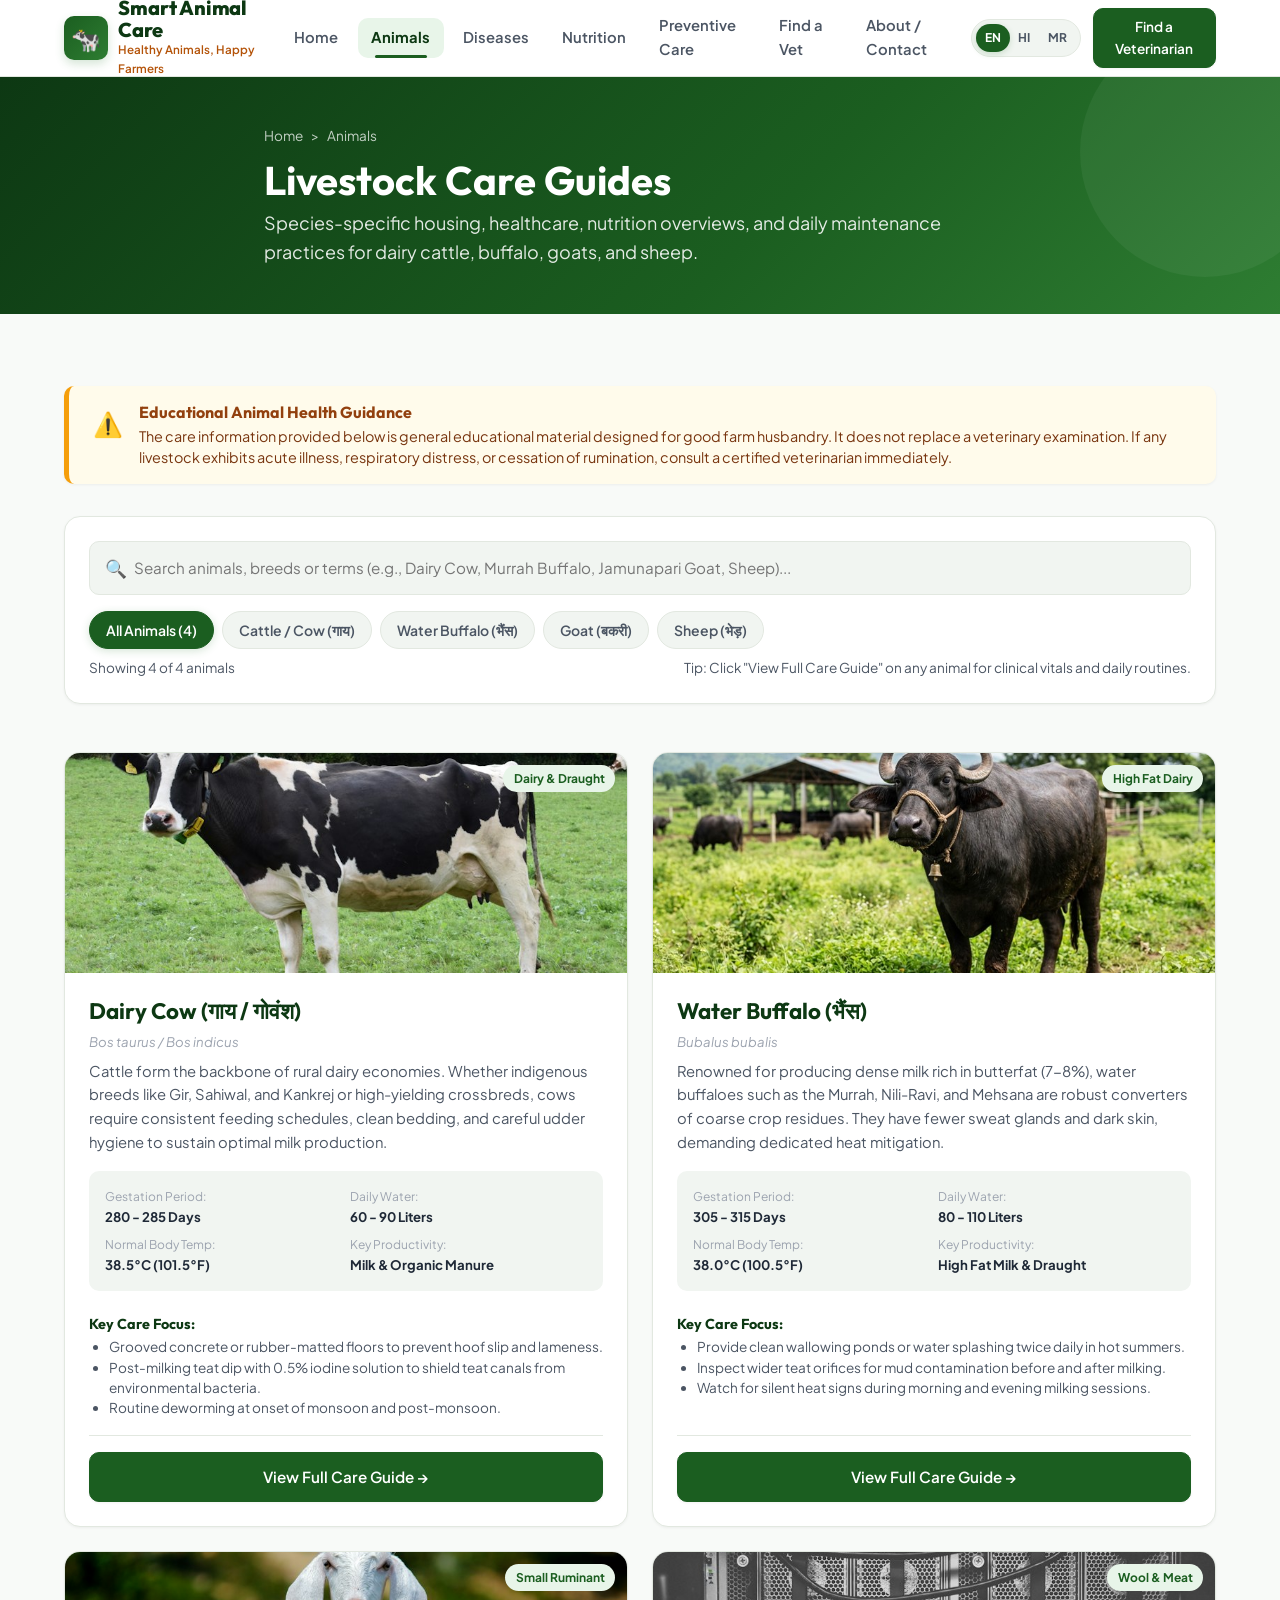
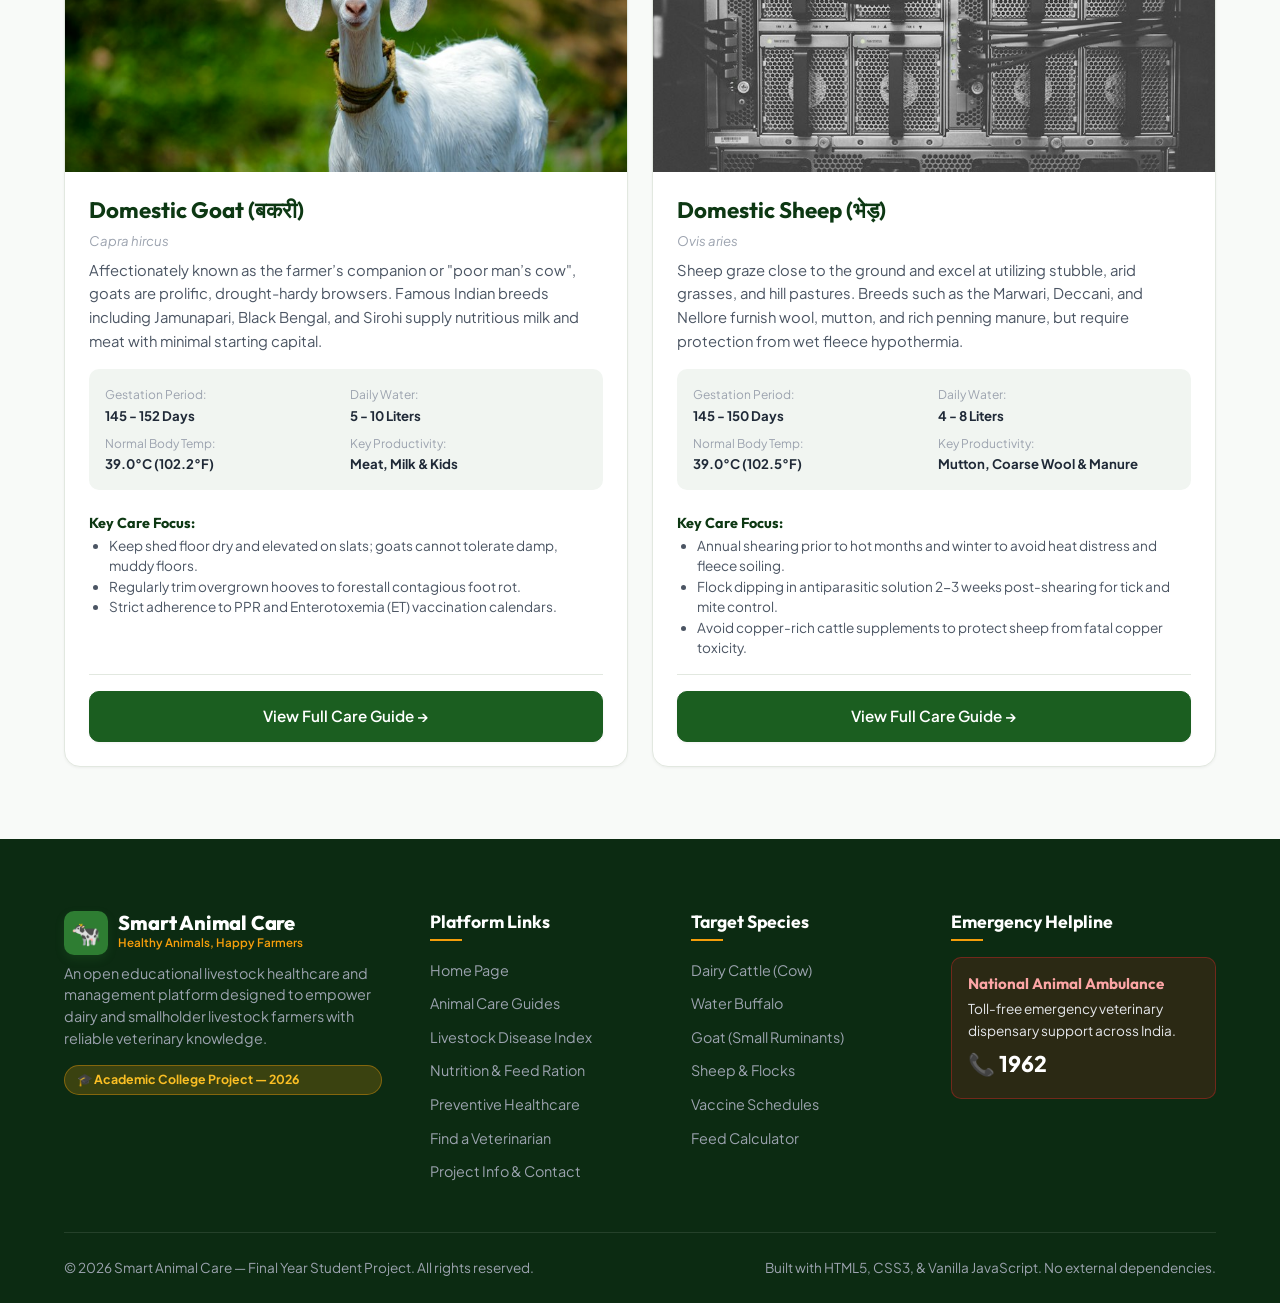
==== commit 64beab82: "Add files via upload" ====
--- a/animals.html
+++ b/animals.html
@@ -1,491 +1,476 @@
-<!DOCTYPE html>
-<html lang="en">
-<head>
-  <meta charset="UTF-8">
-  <meta name="viewport" content="width=device-width, initial-scale=1.0">
-  <meta name="description" content="Animal Care Guide — Healthcare, maintenance, feeding overview, and clinical concerns for Cow, Buffalo, Goat, and Sheep on Smart Animal Care.">
-  <title>Animal Care Guides | Smart Animal Care</title>
-  
-  <!-- Google Fonts -->
-  <link rel="preconnect" href="https://fonts.googleapis.com">
-  <link rel="preconnect" href="https://fonts.gstatic.com" crossorigin>
-  <link href="https://fonts.googleapis.com/css2?family=Outfit:wght@400;600;700;800&family=Plus+Jakarta+Sans:wght@400;500;600;700;800&display=swap" rel="stylesheet">
-  
-  <!-- Main Stylesheet -->
-  <link rel="stylesheet" href="css/style.css">
-</head>
-<body>
-
-  <!-- ========================================================================
-       GLOBAL HEADER & NAVIGATION
-       ======================================================================== -->
-  <header class="site-header">
-    <div class="container nav-container">
-      <a href="index.html" class="brand-logo" aria-label="Smart Animal Care Home">
-        <div class="logo-icon" aria-hidden="true">🐄</div>
-        <div class="brand-text-wrap">
-          <span class="brand-name">Smart Animal Care</span>
-          <span class="brand-tagline" data-i18n="brand-tagline">Healthy Animals, Happy Farmers</span>
-        </div>
-      </a>
-
-      <nav class="nav-menu" aria-label="Main Navigation">
-        <a href="index.html" class="nav-link" data-i18n="nav-home">Home</a>
-        <a href="animals.html" class="nav-link active" data-i18n="nav-animals">Animals</a>
-        <a href="diseases.html" class="nav-link" data-i18n="nav-diseases">Diseases</a>
-        <a href="nutrition.html" class="nav-link" data-i18n="nav-nutrition">Nutrition</a>
-        <a href="care-tips.html" class="nav-link" data-i18n="nav-care">Preventive Care</a>
-        <a href="veterinarians.html" class="nav-link" data-i18n="nav-vet">Find a Vet</a>
-        <a href="contact.html" class="nav-link" data-i18n="nav-contact">About / Contact</a>
-      </nav>
-
-      <div class="header-actions">
-        <div class="lang-selector" aria-label="Select Language">
-          <button type="button" class="lang-btn active" data-lang="en">EN</button>
-          <button type="button" class="lang-btn" data-lang="hi">HI</button>
-          <button type="button" class="lang-btn" data-lang="mr">MR</button>
-        </div>
-        <a href="veterinarians.html" class="btn btn-primary btn-sm nav-cta-btn" data-i18n="cta-find-vet">
-          Find a Veterinarian
-        </a>
-        <button type="button" class="menu-toggle" id="menuToggle" aria-label="Toggle navigation menu">
-          <span></span><span></span><span></span>
-        </button>
-      </div>
-    </div>
-  </header>
-
-  <!-- Mobile Navigation Drawer -->
-  <div class="mobile-nav-backdrop" id="mobileNavBackdrop"></div>
-  <aside class="mobile-nav-drawer" id="mobileNavDrawer">
-    <div class="brand-logo" style="margin-bottom: var(--space-md);">
-      <div class="logo-icon">🐄</div>
-      <div class="brand-text-wrap">
-        <span class="brand-name">Smart Animal Care</span>
-        <span class="brand-tagline">Healthy Animals, Happy Farmers</span>
-      </div>
-    </div>
-    <nav class="flex flex-col gap-sm">
-      <a href="index.html" class="nav-link mobile-nav-link">🏠 Home</a>
-      <a href="animals.html" class="nav-link mobile-nav-link active">🐄 Animal Care</a>
-      <a href="diseases.html" class="nav-link mobile-nav-link">🩺 Disease Guide</a>
-      <a href="nutrition.html" class="nav-link mobile-nav-link">🌾 Nutrition & Feed</a>
-      <a href="care-tips.html" class="nav-link mobile-nav-link">🛡️ Preventive Care</a>
-      <a href="veterinarians.html" class="nav-link mobile-nav-link">👨‍⚕️ Find a Vet</a>
-      <a href="contact.html" class="nav-link mobile-nav-link">📞 About & Contact</a>
-    </nav>
-    <div style="margin-top: auto; padding-top: var(--space-md); border-top: 1px solid var(--color-border);">
-      <a href="veterinarians.html" class="btn btn-primary btn-block">Find a Veterinarian</a>
-    </div>
-  </aside>
-
-  <!-- ========================================================================
-       PAGE BANNER
-       ======================================================================== -->
-  <div class="page-banner">
-    <div class="container banner-content">
-      <div class="breadcrumbs">
-        <a href="index.html">Home</a> &gt; <span>Animals</span>
-      </div>
-      <h1 class="page-banner-title">Livestock Care Guides</h1>
-      <p class="page-banner-subtitle">
-        Species-specific housing, healthcare, nutrition overviews, and daily maintenance practices for dairy cattle, buffalo, goats, and sheep.
-      </p>
-    </div>
-  </div>
-
-  <!-- ========================================================================
-       MAIN SECTION
-       ======================================================================== -->
-  <main class="section">
-    <div class="container">
-
-      <!-- Disclaimer Banner -->
-      <div class="disclaimer-banner">
-        <div class="disclaimer-icon" aria-hidden="true">⚠️</div>
-        <div class="disclaimer-text">
-          <h4>Educational Animal Health Guidance</h4>
-          <p>
-            The care information provided below is general educational material designed for good farm husbandry. It does not replace a veterinary examination. If any livestock exhibits acute illness, respiratory distress, or cessation of rumination, consult a certified veterinarian immediately.
-          </p>
-        </div>
-      </div>
-
-      <!-- Search & Filter Controls -->
-      <div class="filter-search-container">
-        <div class="search-input-wrap">
-          <span class="search-icon">🔍</span>
-          <input 
-            type="text" 
-            id="animalSearchInput" 
-            class="search-input" 
-            placeholder="Search animals, breeds or terms (e.g., Dairy Cow, Murrah Buffalo, Jamunapari Goat, Sheep)..."
-            aria-label="Search animals"
-          >
-        </div>
-
-        <div class="filter-pills-wrap" role="tablist" aria-label="Filter animals by species">
-          <button type="button" class="filter-pill animal-filter-pill active" data-filter="all">All Animals (4)</button>
-          <button type="button" class="filter-pill animal-filter-pill" data-filter="cow">Cattle / Cow (गाय)</button>
-          <button type="button" class="filter-pill animal-filter-pill" data-filter="buffalo">Water Buffalo (भैंस)</button>
-          <button type="button" class="filter-pill animal-filter-pill" data-filter="goat">Goat (बकरी)</button>
-          <button type="button" class="filter-pill animal-filter-pill" data-filter="sheep">Sheep (भेड़)</button>
-        </div>
-
-        <div class="results-meta">
-          <span id="animalResultsCount">Showing 4 of 4 animals</span>
-          <span>Tip: Click "View Full Care Guide" on any animal for clinical vitals and daily routines.</span>
-        </div>
-      </div>
-
-      <!-- Animal Cards Grid -->
-      <div class="grid grid-2" id="animalGrid">
-
-        <!-- 1. COW CARD -->
-        <article class="animal-card" data-animal-type="cow">
-          <div class="animal-card-img-wrap">
-            <img src="images/cow.jpg" alt="Indian dairy cow grazing in rural pasture" loading="lazy">
-            <span class="badge badge-primary animal-card-tag">Dairy & Draught</span>
-          </div>
-          <div class="animal-card-body">
-            <h2 class="animal-title">Dairy Cow (गाय / गोवंश)</h2>
-            <p class="animal-scientific">Bos taurus / Bos indicus</p>
-            <p class="animal-desc">
-              Cattle form the backbone of rural dairy economies. Whether indigenous breeds like Gir, Sahiwal, and Kankrej or high-yielding crossbreds, cows require consistent feeding schedules, clean bedding, and careful udder hygiene to sustain optimal milk production.
-            </p>
-
-            <div class="animal-quick-facts">
-              <div class="fact-item">
-                <span>Gestation Period:</span>
-                <strong>280 - 285 Days</strong>
-              </div>
-              <div class="fact-item">
-                <span>Daily Water:</span>
-                <strong>60 - 90 Liters</strong>
-              </div>
-              <div class="fact-item">
-                <span>Normal Body Temp:</span>
-                <strong>38.5°C (101.5°F)</strong>
-              </div>
-              <div class="fact-item">
-                <span>Key Productivity:</span>
-                <strong>Milk & Organic Manure</strong>
-              </div>
-            </div>
-
-            <div style="margin-bottom: var(--space-md);">
-              <h4 style="font-size: 0.9rem; color: var(--color-primary-dark); margin-bottom: 0.25rem;">Key Care Focus:</h4>
-              <ul style="font-size: 0.85rem; color: var(--color-text-muted); list-style: disc; padding-left: 1.25rem; line-height: 1.5;">
-                <li>Grooved concrete or rubber-matted floors to prevent hoof slip and lameness.</li>
-                <li>Post-milking teat dip with 0.5% iodine solution to shield teat canals from environmental bacteria.</li>
-                <li>Routine deworming at onset of monsoon and post-monsoon.</li>
-              </ul>
-            </div>
-
-            <div class="animal-card-footer">
-              <button type="button" class="btn btn-primary btn-block btn-view-animal-details" data-animal="cow">
-                View Full Care Guide &rarr;
-              </button>
-            </div>
-          </div>
-        </article>
-
-        <!-- 2. BUFFALO CARD -->
-        <article class="animal-card" data-animal-type="buffalo">
-          <div class="animal-card-img-wrap">
-            <img src="images/buffalo.jpg" alt="High yielding Indian water buffalo" loading="lazy">
-            <span class="badge badge-primary animal-card-tag">High Fat Dairy</span>
-          </div>
-          <div class="animal-card-body">
-            <h2 class="animal-title">Water Buffalo (भैंस)</h2>
-            <p class="animal-scientific">Bubalus bubalis</p>
-            <p class="animal-desc">
-              Renowned for producing dense milk rich in butterfat (7-8%), water buffaloes such as the Murrah, Nili-Ravi, and Mehsana are robust converters of coarse crop residues. They have fewer sweat glands and dark skin, demanding dedicated heat mitigation.
-            </p>
-
-            <div class="animal-quick-facts">
-              <div class="fact-item">
-                <span>Gestation Period:</span>
-                <strong>305 - 315 Days</strong>
-              </div>
-              <div class="fact-item">
-                <span>Daily Water:</span>
-                <strong>80 - 110 Liters</strong>
-              </div>
-              <div class="fact-item">
-                <span>Normal Body Temp:</span>
-                <strong>38.0°C (100.5°F)</strong>
-              </div>
-              <div class="fact-item">
-                <span>Key Productivity:</span>
-                <strong>High Fat Milk & Draught</strong>
-              </div>
-            </div>
-
-            <div style="margin-bottom: var(--space-md);">
-              <h4 style="font-size: 0.9rem; color: var(--color-primary-dark); margin-bottom: 0.25rem;">Key Care Focus:</h4>
-              <ul style="font-size: 0.85rem; color: var(--color-text-muted); list-style: disc; padding-left: 1.25rem; line-height: 1.5;">
-                <li>Provide clean wallowing ponds or water splashing twice daily in hot summers.</li>
-                <li>Inspect wider teat orifices for mud contamination before and after milking.</li>
-                <li>Watch for silent heat signs during morning and evening milking sessions.</li>
-              </ul>
-            </div>
-
-            <div class="animal-card-footer">
-              <button type="button" class="btn btn-primary btn-block btn-view-animal-details" data-animal="buffalo">
-                View Full Care Guide &rarr;
-              </button>
-            </div>
-          </div>
-        </article>
-
-        <!-- 3. GOAT CARD -->
-        <article class="animal-card" data-animal-type="goat">
-          <div class="animal-card-img-wrap">
-            <img src="images/goat.jpg" alt="Healthy goat browsing" loading="lazy">
-            <span class="badge badge-primary animal-card-tag">Small Ruminant</span>
-          </div>
-          <div class="animal-card-body">
-            <h2 class="animal-title">Domestic Goat (बकरी)</h2>
-            <p class="animal-scientific">Capra hircus</p>
-            <p class="animal-desc">
-              Affectionately known as the farmer’s companion or "poor man’s cow", goats are prolific, drought-hardy browsers. Famous Indian breeds including Jamunapari, Black Bengal, and Sirohi supply nutritious milk and meat with minimal starting capital.
-            </p>
-
-            <div class="animal-quick-facts">
-              <div class="fact-item">
-                <span>Gestation Period:</span>
-                <strong>145 - 152 Days</strong>
-              </div>
-              <div class="fact-item">
-                <span>Daily Water:</span>
-                <strong>5 - 10 Liters</strong>
-              </div>
-              <div class="fact-item">
-                <span>Normal Body Temp:</span>
-                <strong>39.0°C (102.2°F)</strong>
-              </div>
-              <div class="fact-item">
-                <span>Key Productivity:</span>
-                <strong>Meat, Milk & Kids</strong>
-              </div>
-            </div>
-
-            <div style="margin-bottom: var(--space-md);">
-              <h4 style="font-size: 0.9rem; color: var(--color-primary-dark); margin-bottom: 0.25rem;">Key Care Focus:</h4>
-              <ul style="font-size: 0.85rem; color: var(--color-text-muted); list-style: disc; padding-left: 1.25rem; line-height: 1.5;">
-                <li>Keep shed floor dry and elevated on slats; goats cannot tolerate damp, muddy floors.</li>
-                <li>Regularly trim overgrown hooves to forestall contagious foot rot.</li>
-                <li>Strict adherence to PPR and Enterotoxemia (ET) vaccination calendars.</li>
-              </ul>
-            </div>
-
-            <div class="animal-card-footer">
-              <button type="button" class="btn btn-primary btn-block btn-view-animal-details" data-animal="goat">
-                View Full Care Guide &rarr;
-              </button>
-            </div>
-          </div>
-        </article>
-
-        <!-- 4. SHEEP CARD -->
-        <article class="animal-card" data-animal-type="sheep">
-          <div class="animal-card-img-wrap">
-            <img src="images/sheep.jpg" alt="Flock of healthy sheep in grassland" loading="lazy">
-            <span class="badge badge-primary animal-card-tag">Wool & Meat</span>
-          </div>
-          <div class="animal-card-body">
-            <h2 class="animal-title">Domestic Sheep (भेड़)</h2>
-            <p class="animal-scientific">Ovis aries</p>
-            <p class="animal-desc">
-              Sheep graze close to the ground and excel at utilizing stubble, arid grasses, and hill pastures. Breeds such as the Marwari, Deccani, and Nellore furnish wool, mutton, and rich penning manure, but require protection from wet fleece hypothermia.
-            </p>
-
-            <div class="animal-quick-facts">
-              <div class="fact-item">
-                <span>Gestation Period:</span>
-                <strong>145 - 150 Days</strong>
-              </div>
-              <div class="fact-item">
-                <span>Daily Water:</span>
-                <strong>4 - 8 Liters</strong>
-              </div>
-              <div class="fact-item">
-                <span>Normal Body Temp:</span>
-                <strong>39.0°C (102.5°F)</strong>
-              </div>
-              <div class="fact-item">
-                <span>Key Productivity:</span>
-                <strong>Mutton, Coarse Wool & Manure</strong>
-              </div>
-            </div>
-
-            <div style="margin-bottom: var(--space-md);">
-              <h4 style="font-size: 0.9rem; color: var(--color-primary-dark); margin-bottom: 0.25rem;">Key Care Focus:</h4>
-              <ul style="font-size: 0.85rem; color: var(--color-text-muted); list-style: disc; padding-left: 1.25rem; line-height: 1.5;">
-                <li>Annual shearing prior to hot months and winter to avoid heat distress and fleece soiling.</li>
-                <li>Flock dipping in antiparasitic solution 2-3 weeks post-shearing for tick and mite control.</li>
-                <li>Avoid copper-rich cattle supplements to protect sheep from fatal copper toxicity.</li>
-              </ul>
-            </div>
-
-            <div class="animal-card-footer">
-              <button type="button" class="btn btn-primary btn-block btn-view-animal-details" data-animal="sheep">
-                View Full Care Guide &rarr;
-              </button>
-            </div>
-          </div>
-        </article>
-
-      </div>
-
-      <!-- No Results State -->
-      <div id="animalNoResults" class="no-results-box">
-        <div class="no-results-icon">🔍</div>
-        <h3>No Animals Match Your Search</h3>
-        <p class="text-muted" style="margin-bottom: var(--space-md);">
-          Try searching for "cow", "buffalo", "goat", or "sheep".
-        </p>
-        <button type="button" class="btn btn-outline btn-sm" onclick="document.getElementById('animalSearchInput').value=''; document.querySelector('.animal-filter-pill[data-filter=\'all\']').click();">
-          Reset Filter & Search
-        </button>
-      </div>
-
-    </div>
-  </main>
-
-  <!-- ========================================================================
-       ANIMAL DETAIL MODAL (Interactive JavaScript Component)
-       ======================================================================== -->
-  <div class="modal-overlay" id="animalDetailModal" role="dialog" aria-modal="true" aria-labelledby="modalAnimalName">
-    <div class="modal-dialog">
-      <div class="modal-header">
-        <div>
-          <span class="badge badge-primary" id="modalAnimalTag">Ruminant</span>
-          <h2 id="modalAnimalName" style="font-size: 1.4rem; color: var(--color-primary-dark); margin-top: 0.2rem;">Animal Name</h2>
-          <p id="modalAnimalSpecies" style="font-size: 0.85rem; color: var(--color-text-muted); font-style: italic;">Scientific Name</p>
-        </div>
-        <button type="button" class="modal-close-btn" id="closeAnimalModal" aria-label="Close modal">&times;</button>
-      </div>
-
-      <div class="modal-body">
-        <!-- Vitals Grid -->
-        <div class="animal-quick-facts" style="margin-bottom: var(--space-lg); background: var(--color-primary-subtle);">
-          <div class="fact-item">
-            <span>Average Lifespan:</span>
-            <strong id="modalAnimalLifespan">--</strong>
-          </div>
-          <div class="fact-item">
-            <span>Gestation Duration:</span>
-            <strong id="modalAnimalGestation">--</strong>
-          </div>
-          <div class="fact-item">
-            <span>Normal Temperature:</span>
-            <strong id="modalAnimalTemp">--</strong>
-          </div>
-          <div class="fact-item">
-            <span>Daily Water Intake:</span>
-            <strong id="modalAnimalWater">--</strong>
-          </div>
-        </div>
-
-        <div style="margin-bottom: var(--space-lg);">
-          <h4 style="color: var(--color-primary-dark); margin-bottom: 0.35rem;">Introduction & Husbandry Overview</h4>
-          <p id="modalAnimalIntro" style="font-size: 0.95rem; color: var(--color-text-muted); line-height: 1.5;"></p>
-        </div>
-
-        <div style="margin-bottom: var(--space-lg);">
-          <h4 style="color: var(--color-primary-dark); margin-bottom: 0.35rem;">Daily Care & Management Checklist</h4>
-          <ul id="modalAnimalCareTips" style="list-style: disc; padding-left: 1.25rem; font-size: 0.9rem; color: var(--color-text-muted); line-height: 1.6;"></ul>
-        </div>
-
-        <div style="margin-bottom: var(--space-lg);">
-          <h4 style="color: var(--color-primary-dark); margin-bottom: 0.35rem;">Feeding Overview</h4>
-          <p id="modalAnimalFeeding" style="font-size: 0.9rem; color: var(--color-text-muted); line-height: 1.5;"></p>
-        </div>
-
-        <div style="margin-bottom: var(--space-lg);">
-          <h4 style="color: var(--color-primary-dark); margin-bottom: 0.35rem;">Common Health Concerns</h4>
-          <ul id="modalAnimalConcerns" style="list-style: square; padding-left: 1.25rem; font-size: 0.9rem; color: var(--color-text-muted); line-height: 1.6;"></ul>
-        </div>
-
-        <!-- Clinical Red Flags Warning -->
-        <div class="vet-warning-box">
-          <h6>🚨 Clinical Red Flags — Consult a Veterinarian Immediately:</h6>
-          <p id="modalAnimalRedFlags"></p>
-        </div>
-
-        <div style="display: flex; gap: var(--space-sm); justify-content: flex-end; margin-top: var(--space-lg);">
-          <a href="nutrition.html" class="btn btn-outline btn-sm">View Nutrition Guide</a>
-          <a href="veterinarians.html" class="btn btn-primary btn-sm">Find a Vet</a>
-        </div>
-      </div>
-    </div>
-  </div>
-
-  <!-- ========================================================================
-       GLOBAL FOOTER
-       ======================================================================== -->
-  <footer class="site-footer">
-    <div class="container">
-      <div class="footer-top-grid">
-        <div class="footer-brand">
-          <div class="brand-logo" style="margin-bottom: 0.5rem;">
-            <div class="logo-icon" style="background: var(--color-primary-light);">🐄</div>
-            <div class="brand-text-wrap">
-              <span class="brand-name">Smart Animal Care</span>
-              <span class="brand-tagline">Healthy Animals, Happy Farmers</span>
-            </div>
-          </div>
-          <p class="footer-desc">
-            An open educational livestock healthcare and management platform designed to empower dairy and smallholder livestock farmers with reliable veterinary knowledge.
-          </p>
-          <div class="student-project-pill">🎓 Academic College Project — 2026</div>
-        </div>
-
-        <div>
-          <h4 class="footer-heading">Platform Links</h4>
-          <ul class="footer-links">
-            <li><a href="index.html">Home Page</a></li>
-            <li><a href="animals.html">Animal Care Guides</a></li>
-            <li><a href="diseases.html">Livestock Disease Index</a></li>
-            <li><a href="nutrition.html">Nutrition & Feed Ration</a></li>
-            <li><a href="care-tips.html">Preventive Healthcare</a></li>
-            <li><a href="veterinarians.html">Find a Veterinarian</a></li>
-            <li><a href="contact.html">Project Info & Contact</a></li>
-          </ul>
-        </div>
-
-        <div>
-          <h4 class="footer-heading">Target Species</h4>
-          <ul class="footer-links">
-            <li><a href="animals.html">Dairy Cattle (Cow)</a></li>
-            <li><a href="animals.html">Water Buffalo</a></li>
-            <li><a href="animals.html">Goat (Small Ruminants)</a></li>
-            <li><a href="animals.html">Sheep & Flocks</a></li>
-            <li><a href="care-tips.html">Vaccine Schedules</a></li>
-            <li><a href="nutrition.html">Feed Calculator</a></li>
-          </ul>
-        </div>
-
-        <div>
-          <h4 class="footer-heading">Emergency Helpline</h4>
-          <div class="footer-emergency-box">
-            <h5>National Animal Ambulance</h5>
-            <p>Toll-free emergency veterinary dispensary support across India.</p>
-            <a href="tel:1962" class="phone-number">📞 1962</a>
-          </div>
-        </div>
-      </div>
-
-      <div class="footer-bottom">
-        <p>&copy; 2026 Smart Animal Care — Final Year Student Project. All rights reserved.</p>
-        <p>Built with HTML5, CSS3, & Vanilla JavaScript. No external dependencies.</p>
-      </div>
-    </div>
-  </footer>
-
-  <button type="button" class="back-to-top" id="backToTop" aria-label="Scroll back to top">↑</button>
-  <script src="js/script.js" defer></script>
-</body>
-</html>
+<!DOCTYPE html>
+<html lang="en">
+<head>
+  <meta charset="UTF-8">
+  <meta name="viewport" content="width=device-width, initial-scale=1.0">
+  <meta name="description" content="Animal Care Guide — Healthcare, maintenance, feeding overview, and clinical concerns for Cow, Buffalo, Goat, and Sheep on Smart Animal Care.">
+  <title data-i18n="title-animals">Animal Care Guides | Smart Animal Care</title>
+  
+  <!-- Google Fonts -->
+  <link rel="preconnect" href="https://fonts.googleapis.com">
+  <link rel="preconnect" href="https://fonts.gstatic.com" crossorigin>
+  <link href="https://fonts.googleapis.com/css2?family=Outfit:wght@400;600;700;800&family=Plus+Jakarta+Sans:wght@400;500;600;700;800&display=swap" rel="stylesheet">
+  
+  <!-- Main Stylesheet -->
+  <link rel="stylesheet" href="css/style.css">
+</head>
+<body>
+
+  <!-- ========================================================================
+       GLOBAL HEADER & NAVIGATION
+       ======================================================================== -->
+  <header class="site-header">
+    <div class="container nav-container">
+      <a href="index.html" class="brand-logo" aria-label="Smart Animal Care Home">
+        <div class="logo-icon" aria-hidden="true">🐄</div>
+        <div class="brand-text-wrap">
+          <span class="brand-name" data-i18n="brand-name">Smart Animal Care</span>
+          <span class="brand-tagline" data-i18n="brand-tagline">Healthy Animals, Happy Farmers</span>
+        </div>
+      </a>
+
+      <nav class="nav-menu" aria-label="Main Navigation">
+        <a href="index.html" class="nav-link" data-i18n="nav-home">Home</a>
+        <a href="animals.html" class="nav-link active" data-i18n="nav-animals">Animals</a>
+        <a href="diseases.html" class="nav-link" data-i18n="nav-diseases">Diseases</a>
+        <a href="nutrition.html" class="nav-link" data-i18n="nav-nutrition">Nutrition</a>
+        <a href="care-tips.html" class="nav-link" data-i18n="nav-care">Preventive Care</a>
+        <a href="veterinarians.html" class="nav-link" data-i18n="nav-vet">Find a Vet</a>
+        <a href="contact.html" class="nav-link" data-i18n="nav-contact">About / Contact</a>
+      </nav>
+
+      <div class="header-actions">
+        <div class="lang-selector" aria-label="Select Language">
+          <button type="button" class="lang-btn active" data-lang="en">EN</button>
+          <button type="button" class="lang-btn" data-lang="hi">HI</button>
+          <button type="button" class="lang-btn" data-lang="mr">MR</button>
+        </div>
+        <a href="veterinarians.html" class="btn btn-primary btn-sm nav-cta-btn" data-i18n="cta-find-vet">
+          Find a Veterinarian
+        </a>
+        <button type="button" class="menu-toggle" id="menuToggle" aria-label="Toggle navigation menu">
+          <span></span><span></span><span></span>
+        </button>
+      </div>
+    </div>
+  </header>
+
+  <!-- Mobile Navigation Drawer -->
+  <div class="mobile-nav-backdrop" id="mobileNavBackdrop"></div>
+  <aside class="mobile-nav-drawer" id="mobileNavDrawer">
+    <div class="brand-logo" style="margin-bottom: var(--space-md);">
+      <div class="logo-icon">🐄</div>
+      <div class="brand-text-wrap">
+        <span class="brand-name" data-i18n="brand-name">Smart Animal Care</span>
+        <span class="brand-tagline" data-i18n="brand-tagline">Healthy Animals, Happy Farmers</span>
+      </div>
+    </div>
+    <nav class="flex flex-col gap-sm">
+      <a href="index.html" class="nav-link mobile-nav-link" data-i18n="mobile-nav-home">🏠 Home</a>
+      <a href="animals.html" class="nav-link mobile-nav-link active" data-i18n="mobile-nav-animals">🐄 Animal Care</a>
+      <a href="diseases.html" class="nav-link mobile-nav-link" data-i18n="mobile-nav-diseases">🩺 Disease Guide</a>
+      <a href="nutrition.html" class="nav-link mobile-nav-link" data-i18n="mobile-nav-nutrition">🌾 Nutrition & Feed</a>
+      <a href="care-tips.html" class="nav-link mobile-nav-link" data-i18n="mobile-nav-care">🛡️ Preventive Care</a>
+      <a href="veterinarians.html" class="nav-link mobile-nav-link" data-i18n="mobile-nav-vet">👨‍⚕️ Find a Vet</a>
+      <a href="contact.html" class="nav-link mobile-nav-link" data-i18n="mobile-nav-contact">📞 About & Contact</a>
+    </nav>
+    <div style="margin-top: auto; padding-top: var(--space-md); border-top: 1px solid var(--color-border);">
+      <a href="veterinarians.html" class="btn btn-primary btn-block" data-i18n="cta-find-vet">Find a Veterinarian</a>
+    </div>
+  </aside>
+
+  <!-- ========================================================================
+       PAGE BANNER
+       ======================================================================== -->
+  <div class="page-banner">
+    <div class="container banner-content">
+      <div class="breadcrumbs">
+        <a href="index.html" data-i18n="crumb-home">Home</a> &gt; <span data-i18n="crumb-animals">Animals</span>
+      </div>
+      <h1 class="page-banner-title" data-i18n="anim-banner-title">Livestock Care Guides</h1>
+      <p class="page-banner-subtitle" data-i18n="anim-banner-subtitle">Species-specific housing, healthcare, nutrition overviews, and daily maintenance practices for dairy cattle, buffalo, goats, and sheep.</p>
+    </div>
+  </div>
+
+  <!-- ========================================================================
+       MAIN SECTION
+       ======================================================================== -->
+  <main class="section">
+    <div class="container">
+
+      <!-- Disclaimer Banner -->
+      <div class="disclaimer-banner">
+        <div class="disclaimer-icon" aria-hidden="true">⚠️</div>
+        <div class="disclaimer-text">
+          <h4 data-i18n="anim-disc-title">Educational Animal Health Guidance</h4>
+          <p data-i18n="anim-disc-text">The care information provided below is general educational material designed for good farm husbandry. It does not replace a veterinary examination. If any livestock exhibits acute illness, respiratory distress, or cessation of rumination, consult a certified veterinarian immediately.</p>
+        </div>
+      </div>
+
+      <!-- Search & Filter Controls -->
+      <div class="filter-search-container">
+        <div class="search-input-wrap">
+          <span class="search-icon">🔍</span>
+          <input 
+            type="text" 
+            id="animalSearchInput" 
+            class="search-input" 
+            placeholder="Search animals, breeds or terms (e.g., Dairy Cow, Murrah Buffalo, Jamunapari Goat, Sheep)..." data-i18n-placeholder="anim-search-placeholder"
+            aria-label="Search animals"
+          >
+        </div>
+
+        <div class="filter-pills-wrap" role="tablist" aria-label="Filter animals by species">
+          <button type="button" class="filter-pill animal-filter-pill active" data-filter="all" data-i18n="anim-filter-all">All Animals (4)</button>
+          <button type="button" class="filter-pill animal-filter-pill" data-filter="cow" data-i18n="anim-filter-cow">Cattle / Cow (गाय)</button>
+          <button type="button" class="filter-pill animal-filter-pill" data-filter="buffalo" data-i18n="anim-filter-buffalo">Water Buffalo (भैंस)</button>
+          <button type="button" class="filter-pill animal-filter-pill" data-filter="goat" data-i18n="anim-filter-goat">Goat (बकरी)</button>
+          <button type="button" class="filter-pill animal-filter-pill" data-filter="sheep" data-i18n="anim-filter-sheep">Sheep (भेड़)</button>
+        </div>
+
+        <div class="results-meta">
+          <span id="animalResultsCount">Showing 4 of 4 animals</span>
+          <span data-i18n="anim-tip">Tip: Click "View Full Care Guide" on any animal for clinical vitals and daily routines.</span>
+        </div>
+      </div>
+
+      <!-- Animal Cards Grid -->
+      <div class="grid grid-2" id="animalGrid">
+
+        <!-- 1. COW CARD -->
+        <article class="animal-card" data-animal-type="cow">
+          <div class="animal-card-img-wrap">
+            <img src="images/cow.jpg" alt="Indian dairy cow grazing in rural pasture" loading="lazy">
+            <span class="badge badge-primary animal-card-tag" data-i18n="anim-tag-dairy-draught">Dairy & Draught</span>
+          </div>
+          <div class="animal-card-body">
+            <h2 class="animal-title" data-i18n="cow-anim-title">Dairy Cow (गाय / गोवंश)</h2>
+            <p class="animal-scientific" data-i18n="anim-cow-sci">Bos taurus / Bos indicus</p>
+            <p class="animal-desc" data-i18n="cow-anim-desc">Cattle form the backbone of rural dairy economies. Whether indigenous breeds like Gir, Sahiwal, and Kankrej or high-yielding crossbreds, cows require consistent feeding schedules, clean bedding, and careful udder hygiene to sustain optimal milk production.</p>
+
+            <div class="animal-quick-facts">
+              <div class="fact-item">
+                <span data-i18n="fact-gestation">Gestation Period:</span>
+                <strong data-i18n="cow-fact-gest">280 - 285 Days</strong>
+              </div>
+              <div class="fact-item">
+                <span data-i18n="fact-daily-water">Daily Water:</span>
+                <strong data-i18n="cow-fact-water">60 - 90 Liters</strong>
+              </div>
+              <div class="fact-item">
+                <span data-i18n="fact-normal-temp">Normal Body Temp:</span>
+                <strong data-i18n="cow-fact-temp">38.5°C (101.5°F)</strong>
+              </div>
+              <div class="fact-item">
+                <span data-i18n="fact-productivity">Key Productivity:</span>
+                <strong data-i18n="cow-fact-prod">Milk & Organic Manure</strong>
+              </div>
+            </div>
+
+            <div style="margin-bottom: var(--space-md);">
+              <h4 style="font-size: 0.9rem; color: var(--color-primary-dark); margin-bottom: 0.25rem;" data-i18n="care-focus-lbl">Key Care Focus:</h4>
+              <ul style="font-size: 0.85rem; color: var(--color-text-muted); list-style: disc; padding-left: 1.25rem; line-height: 1.5;">
+                <li data-i18n="cow-focus-1">Grooved concrete or rubber-matted floors to prevent hoof slip and lameness.</li>
+                <li data-i18n="cow-focus-2">Post-milking teat dip with 0.5% iodine solution to shield teat canals from environmental bacteria.</li>
+                <li data-i18n="cow-focus-3">Routine deworming at onset of monsoon and post-monsoon.</li>
+              </ul>
+            </div>
+
+            <div class="animal-card-footer">
+              <button type="button" class="btn btn-primary btn-block btn-view-animal-details" data-animal="cow" data-i18n="btn-view-care-guide">View Full Care Guide &rarr;</button>
+            </div>
+          </div>
+        </article>
+
+        <!-- 2. BUFFALO CARD -->
+        <article class="animal-card" data-animal-type="buffalo">
+          <div class="animal-card-img-wrap">
+            <img src="images/buffalo.jpg" alt="High yielding Indian water buffalo" loading="lazy">
+            <span class="badge badge-primary animal-card-tag" data-i18n="anim-tag-high-fat">High Fat Dairy</span>
+          </div>
+          <div class="animal-card-body">
+            <h2 class="animal-title" data-i18n="buf-anim-title">Water Buffalo (भैंस)</h2>
+            <p class="animal-scientific" data-i18n="anim-buf-sci">Bubalus bubalis</p>
+            <p class="animal-desc" data-i18n="anim-buf-desc-p">
+              Renowned for producing dense milk rich in butterfat (7-8%), water buffaloes such as the Murrah, Nili-Ravi, and Mehsana are robust converters of coarse crop residues. They have fewer sweat glands and dark skin, demanding dedicated heat mitigation.
+            </p>
+
+            <div class="animal-quick-facts">
+              <div class="fact-item">
+                <span data-i18n="fact-gestation">Gestation Period:</span>
+                <strong data-i18n="buf-fact-gest">305 - 315 Days</strong>
+              </div>
+              <div class="fact-item">
+                <span data-i18n="fact-daily-water">Daily Water:</span>
+                <strong data-i18n="buf-fact-water">80 - 110 Liters</strong>
+              </div>
+              <div class="fact-item">
+                <span data-i18n="fact-normal-temp">Normal Body Temp:</span>
+                <strong data-i18n="buf-fact-temp">38.0°C (100.5°F)</strong>
+              </div>
+              <div class="fact-item">
+                <span data-i18n="fact-productivity">Key Productivity:</span>
+                <strong data-i18n="anim-buf-prod-val">High Fat Milk & Draught</strong>
+              </div>
+            </div>
+
+            <div style="margin-bottom: var(--space-md);">
+              <h4 style="font-size: 0.9rem; color: var(--color-primary-dark); margin-bottom: 0.25rem;" data-i18n="care-focus-lbl">Key Care Focus:</h4>
+              <ul style="font-size: 0.85rem; color: var(--color-text-muted); list-style: disc; padding-left: 1.25rem; line-height: 1.5;">
+                <li data-i18n="anim-buf-focus-1">Provide clean wallowing ponds or water splashing twice daily in hot summers.</li>
+                <li data-i18n="anim-buf-focus-2">Inspect wider teat orifices for mud contamination before and after milking.</li>
+                <li data-i18n="anim-buf-focus-3">Watch for silent heat signs during morning and evening milking sessions.</li>
+              </ul>
+            </div>
+
+            <div class="animal-card-footer">
+              <button type="button" class="btn btn-primary btn-block btn-view-animal-details" data-animal="buffalo" data-i18n="btn-view-care-guide">View Full Care Guide &rarr;</button>
+            </div>
+          </div>
+        </article>
+
+        <!-- 3. GOAT CARD -->
+        <article class="animal-card" data-animal-type="goat">
+          <div class="animal-card-img-wrap">
+            <img src="images/goat.jpg" alt="Healthy goat browsing" loading="lazy">
+            <span class="badge badge-primary animal-card-tag" data-i18n="anim-tag-small-rum">Small Ruminant</span>
+          </div>
+          <div class="animal-card-body">
+            <h2 class="animal-title" data-i18n="goat-anim-title">Domestic Goat (बकरी)</h2>
+            <p class="animal-scientific" data-i18n="anim-goat-sci">Capra hircus</p>
+            <p class="animal-desc" data-i18n="anim-goat-desc-p">
+              Affectionately known as the farmer’s companion or "poor man’s cow", goats are prolific, drought-hardy browsers. Famous Indian breeds including Jamunapari, Black Bengal, and Sirohi supply nutritious milk and meat with minimal starting capital.
+            </p>
+
+            <div class="animal-quick-facts">
+              <div class="fact-item">
+                <span data-i18n="fact-gestation">Gestation Period:</span>
+                <strong data-i18n="goat-fact-gest">145 - 152 Days</strong>
+              </div>
+              <div class="fact-item">
+                <span data-i18n="fact-daily-water">Daily Water:</span>
+                <strong data-i18n="goat-fact-water">5 - 10 Liters</strong>
+              </div>
+              <div class="fact-item">
+                <span data-i18n="fact-normal-temp">Normal Body Temp:</span>
+                <strong data-i18n="anim-goat-temp-val">39.0°C (102.2°F)</strong>
+              </div>
+              <div class="fact-item">
+                <span data-i18n="fact-productivity">Key Productivity:</span>
+                <strong data-i18n="anim-goat-prod-val">Meat, Milk & Kids</strong>
+              </div>
+            </div>
+
+            <div style="margin-bottom: var(--space-md);">
+              <h4 style="font-size: 0.9rem; color: var(--color-primary-dark); margin-bottom: 0.25rem;" data-i18n="care-focus-lbl">Key Care Focus:</h4>
+              <ul style="font-size: 0.85rem; color: var(--color-text-muted); list-style: disc; padding-left: 1.25rem; line-height: 1.5;">
+                <li data-i18n="anim-goat-focus-1">Keep shed floor dry and elevated on slats; goats cannot tolerate damp, muddy floors.</li>
+                <li data-i18n="anim-goat-focus-2">Regularly trim overgrown hooves to forestall contagious foot rot.</li>
+                <li data-i18n="anim-goat-focus-3">Strict adherence to PPR and Enterotoxemia (ET) vaccination calendars.</li>
+              </ul>
+            </div>
+
+            <div class="animal-card-footer">
+              <button type="button" class="btn btn-primary btn-block btn-view-animal-details" data-animal="goat" data-i18n="btn-view-care-guide">View Full Care Guide &rarr;</button>
+            </div>
+          </div>
+        </article>
+
+        <!-- 4. SHEEP CARD -->
+        <article class="animal-card" data-animal-type="sheep">
+          <div class="animal-card-img-wrap">
+            <img src="images/sheep.jpg" alt="Flock of healthy sheep in grassland" loading="lazy">
+            <span class="badge badge-primary animal-card-tag" data-i18n="anim-tag-wool-meat">Wool & Meat</span>
+          </div>
+          <div class="animal-card-body">
+            <h2 class="animal-title" data-i18n="sheep-anim-title">Domestic Sheep (भेड़)</h2>
+            <p class="animal-scientific" data-i18n="anim-sheep-sci">Ovis aries</p>
+            <p class="animal-desc" data-i18n="anim-sheep-desc-p">
+              Sheep graze close to the ground and excel at utilizing stubble, arid grasses, and hill pastures. Breeds such as the Marwari, Deccani, and Nellore furnish wool, mutton, and rich penning manure, but require protection from wet fleece hypothermia.
+            </p>
+
+            <div class="animal-quick-facts">
+              <div class="fact-item">
+                <span data-i18n="fact-gestation">Gestation Period:</span>
+                <strong data-i18n="sheep-fact-gest">145 - 150 Days</strong>
+              </div>
+              <div class="fact-item">
+                <span data-i18n="fact-daily-water">Daily Water:</span>
+                <strong data-i18n="sheep-fact-water">4 - 8 Liters</strong>
+              </div>
+              <div class="fact-item">
+                <span data-i18n="fact-normal-temp">Normal Body Temp:</span>
+                <strong data-i18n="goat-fact-temp">39.0°C (102.5°F)</strong>
+              </div>
+              <div class="fact-item">
+                <span data-i18n="fact-productivity">Key Productivity:</span>
+                <strong data-i18n="anim-sheep-prod-val">Mutton, Coarse Wool & Manure</strong>
+              </div>
+            </div>
+
+            <div style="margin-bottom: var(--space-md);">
+              <h4 style="font-size: 0.9rem; color: var(--color-primary-dark); margin-bottom: 0.25rem;" data-i18n="care-focus-lbl">Key Care Focus:</h4>
+              <ul style="font-size: 0.85rem; color: var(--color-text-muted); list-style: disc; padding-left: 1.25rem; line-height: 1.5;">
+                <li data-i18n="anim-sheep-focus-1">Annual shearing prior to hot months and winter to avoid heat distress and fleece soiling.</li>
+                <li data-i18n="anim-sheep-focus-2">Flock dipping in antiparasitic solution 2-3 weeks post-shearing for tick and mite control.</li>
+                <li data-i18n="anim-sheep-focus-3">Avoid copper-rich cattle supplements to protect sheep from fatal copper toxicity.</li>
+              </ul>
+            </div>
+
+            <div class="animal-card-footer">
+              <button type="button" class="btn btn-primary btn-block btn-view-animal-details" data-animal="sheep" data-i18n="btn-view-care-guide">View Full Care Guide &rarr;</button>
+            </div>
+          </div>
+        </article>
+
+      </div>
+
+      <!-- No Results State -->
+      <div id="animalNoResults" class="no-results-box">
+        <div class="no-results-icon">🔍</div>
+        <h3 data-i18n="anim-no-search-title">No Animals Match Your Search</h3>
+        <p class="text-muted" style="margin-bottom: var(--space-md);" data-i18n="anim-no-search-desc">
+          Try searching for "cow", "buffalo", "goat", or "sheep".
+        </p>
+        <button type="button" class="btn btn-outline btn-sm" onclick="document.getElementById('animalSearchInput').value=''; document.querySelector('.animal-filter-pill[data-filter=\'all\']').click();" data-i18n="anim-reset-btn">
+          Reset Filter & Search
+        </button>
+      </div>
+
+    </div>
+  </main>
+
+  <!-- ========================================================================
+       ANIMAL DETAIL MODAL (Interactive JavaScript Component)
+       ======================================================================== -->
+  <div class="modal-overlay" id="animalDetailModal" role="dialog" aria-modal="true" aria-labelledby="modalAnimalName">
+    <div class="modal-dialog">
+      <div class="modal-header">
+        <div>
+          <span class="badge badge-primary" id="modalAnimalTag">Ruminant</span>
+          <h2 id="modalAnimalName" style="font-size: 1.4rem; color: var(--color-primary-dark); margin-top: 0.2rem;">Animal Name</h2>
+          <p id="modalAnimalSpecies" style="font-size: 0.85rem; color: var(--color-text-muted); font-style: italic;">Scientific Name</p>
+        </div>
+        <button type="button" class="modal-close-btn" id="closeAnimalModal" aria-label="Close modal">&times;</button>
+      </div>
+
+      <div class="modal-body">
+        <!-- Vitals Grid -->
+        <div class="animal-quick-facts" style="margin-bottom: var(--space-lg); background: var(--color-primary-subtle);">
+          <div class="fact-item">
+            <span data-i18n="anim-modal-lbl-lifespan">Average Lifespan:</span>
+            <strong id="modalAnimalLifespan">--</strong>
+          </div>
+          <div class="fact-item">
+            <span data-i18n="anim-modal-lbl-gestation">Gestation Duration:</span>
+            <strong id="modalAnimalGestation">--</strong>
+          </div>
+          <div class="fact-item">
+            <span data-i18n="anim-modal-lbl-temp">Normal Temperature:</span>
+            <strong id="modalAnimalTemp">--</strong>
+          </div>
+          <div class="fact-item">
+            <span data-i18n="anim-modal-lbl-water">Daily Water Intake:</span>
+            <strong id="modalAnimalWater">--</strong>
+          </div>
+        </div>
+
+        <div style="margin-bottom: var(--space-lg);">
+          <h4 style="color: var(--color-primary-dark); margin-bottom: 0.35rem;" data-i18n="anim-modal-lbl-overview">Introduction & Husbandry Overview</h4>
+          <p id="modalAnimalIntro" style="font-size: 0.95rem; color: var(--color-text-muted); line-height: 1.5;"></p>
+        </div>
+
+        <div style="margin-bottom: var(--space-lg);">
+          <h4 style="color: var(--color-primary-dark); margin-bottom: 0.35rem;" data-i18n="anim-modal-lbl-checklist">Daily Care & Management Checklist</h4>
+          <ul id="modalAnimalCareTips" style="list-style: disc; padding-left: 1.25rem; font-size: 0.9rem; color: var(--color-text-muted); line-height: 1.6;"></ul>
+        </div>
+
+        <div style="margin-bottom: var(--space-lg);">
+          <h4 style="color: var(--color-primary-dark); margin-bottom: 0.35rem;" data-i18n="anim-modal-lbl-feeding">Feeding Overview</h4>
+          <p id="modalAnimalFeeding" style="font-size: 0.9rem; color: var(--color-text-muted); line-height: 1.5;"></p>
+        </div>
+
+        <div style="margin-bottom: var(--space-lg);">
+          <h4 style="color: var(--color-primary-dark); margin-bottom: 0.35rem;" data-i18n="anim-modal-lbl-concerns">Common Health Concerns</h4>
+          <ul id="modalAnimalConcerns" style="list-style: square; padding-left: 1.25rem; font-size: 0.9rem; color: var(--color-text-muted); line-height: 1.6;"></ul>
+        </div>
+
+        <!-- Clinical Red Flags Warning -->
+        <div class="vet-warning-box">
+          <h6 data-i18n="anim-modal-lbl-redflags">🚨 Clinical Red Flags — Consult a Veterinarian Immediately:</h6>
+          <p id="modalAnimalRedFlags"></p>
+        </div>
+
+        <div style="display: flex; gap: var(--space-sm); justify-content: flex-end; margin-top: var(--space-lg);">
+          <a href="nutrition.html" class="btn btn-outline btn-sm" data-i18n="anim-modal-btn-nutrition">View Nutrition Guide</a>
+          <a href="veterinarians.html" class="btn btn-primary btn-sm" data-i18n="anim-modal-btn-vet">Find a Vet</a>
+        </div>
+      </div>
+    </div>
+  </div>
+
+  <!-- ========================================================================
+       GLOBAL FOOTER
+       ======================================================================== -->
+  <footer class="site-footer">
+    <div class="container">
+      <div class="footer-top-grid">
+        <div class="footer-brand">
+          <div class="brand-logo" style="margin-bottom: 0.5rem;">
+            <div class="logo-icon" style="background: var(--color-primary-light);">🐄</div>
+            <div class="brand-text-wrap">
+              <span class="brand-name" data-i18n="brand-name">Smart Animal Care</span>
+              <span class="brand-tagline" data-i18n="brand-tagline">Healthy Animals, Happy Farmers</span>
+            </div>
+          </div>
+          <p class="footer-desc" data-i18n="footer-desc">An open educational livestock healthcare and management platform designed to empower dairy and smallholder livestock farmers with reliable veterinary knowledge.</p>
+          <div class="student-project-pill" data-i18n="footer-project-pill">🎓 Academic College Project — 2026</div>
+        </div>
+
+        <div>
+          <h4 class="footer-heading" data-i18n="footer-heading-links">Platform Links</h4>
+          <ul class="footer-links">
+            <li><a href="index.html" data-i18n="footer-link-home">Home Page</a></li>
+            <li><a href="animals.html" data-i18n="footer-link-animals">Animal Care Guides</a></li>
+            <li><a href="diseases.html" data-i18n="footer-link-diseases">Livestock Disease Index</a></li>
+            <li><a href="nutrition.html" data-i18n="footer-link-nutrition">Nutrition & Feed Ration</a></li>
+            <li><a href="care-tips.html" data-i18n="footer-link-care">Preventive Healthcare</a></li>
+            <li><a href="veterinarians.html" data-i18n="footer-link-vet">Find a Veterinarian</a></li>
+            <li><a href="contact.html" data-i18n="footer-link-contact">Project Info & Contact</a></li>
+          </ul>
+        </div>
+
+        <div>
+          <h4 class="footer-heading" data-i18n="footer-heading-species">Target Species</h4>
+          <ul class="footer-links">
+            <li><a href="animals.html" data-i18n="footer-species-cow">Dairy Cattle (Cow)</a></li>
+            <li><a href="animals.html" data-i18n="footer-species-buffalo">Water Buffalo</a></li>
+            <li><a href="animals.html" data-i18n="footer-species-goat">Goat (Small Ruminants)</a></li>
+            <li><a href="animals.html" data-i18n="footer-species-sheep">Sheep & Flocks</a></li>
+            <li><a href="care-tips.html" data-i18n="footer-species-vaccines">Vaccine Schedules</a></li>
+            <li><a href="nutrition.html" data-i18n="footer-species-calculator">Feed Calculator</a></li>
+          </ul>
+        </div>
+
+        <div>
+          <h4 class="footer-heading" data-i18n="footer-heading-helpline">Emergency Helpline</h4>
+          <div class="footer-emergency-box">
+            <h5 data-i18n="footer-helpline-title">National Animal Ambulance</h5>
+            <p data-i18n="footer-helpline-desc">Toll-free emergency veterinary dispensary support across India.</p>
+            <a href="tel:1962" class="phone-number">📞 1962</a>
+          </div>
+        </div>
+      </div>
+
+      <div class="footer-bottom">
+        <p data-i18n="footer-copyright">&copy; 2026 Smart Animal Care — Final Year Student Project. All rights reserved.</p>
+        <p data-i18n="footer-tech-stack">Built with HTML5, CSS3, & Vanilla JavaScript. No external dependencies.</p>
+      </div>
+    </div>
+  </footer>
+
+  <button type="button" class="back-to-top" id="backToTop" aria-label="Scroll back to top">↑</button>
+  <script src="js/translations.js" defer></script>
+  <script src="js/script.js" defer></script>
+</body>
+</html>
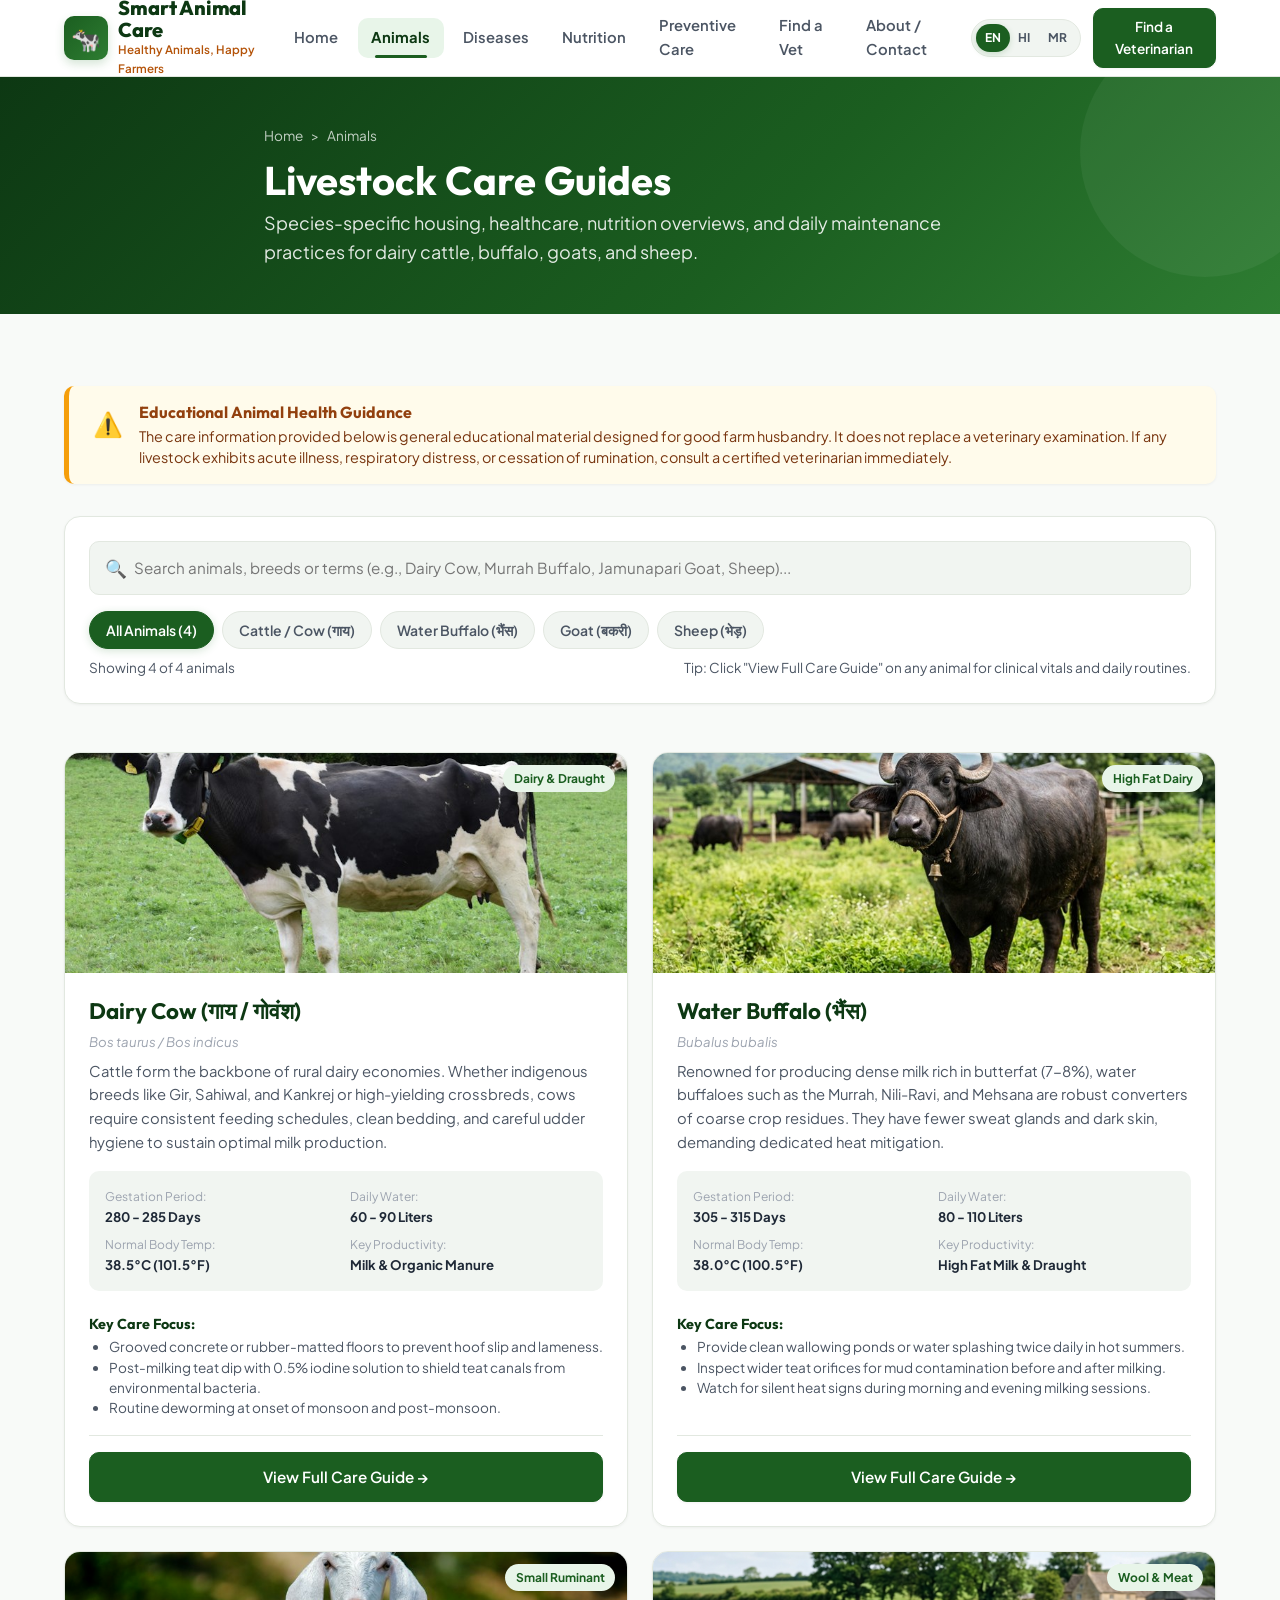
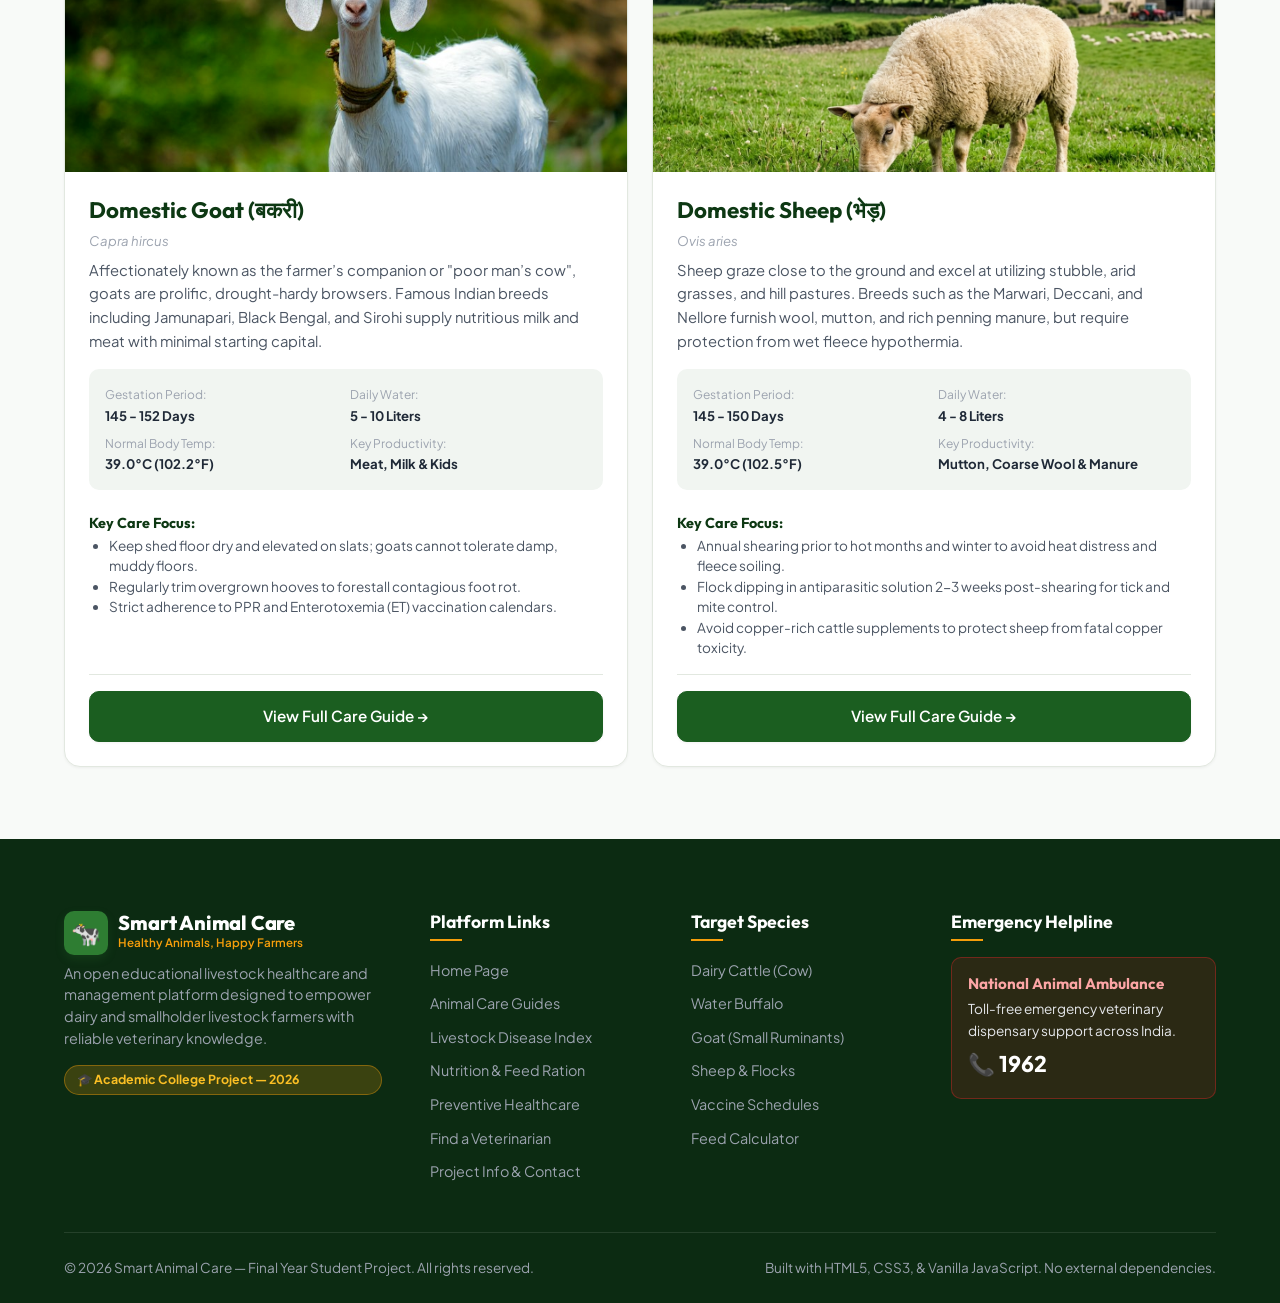
==== commit 65db9fcd: "Add files via upload" ====
--- a/animals.html
+++ b/animals.html
@@ -279,7 +279,7 @@
         <!-- 4. SHEEP CARD -->
         <article class="animal-card" data-animal-type="sheep">
           <div class="animal-card-img-wrap">
-            <img src="images/sheep.jpg" alt="Flock of healthy sheep in grassland" loading="lazy">
+            <img src="sheep.jpg" alt="Flock of healthy sheep in grassland" loading="lazy">
             <span class="badge badge-primary animal-card-tag" data-i18n="anim-tag-wool-meat">Wool & Meat</span>
           </div>
           <div class="animal-card-body">
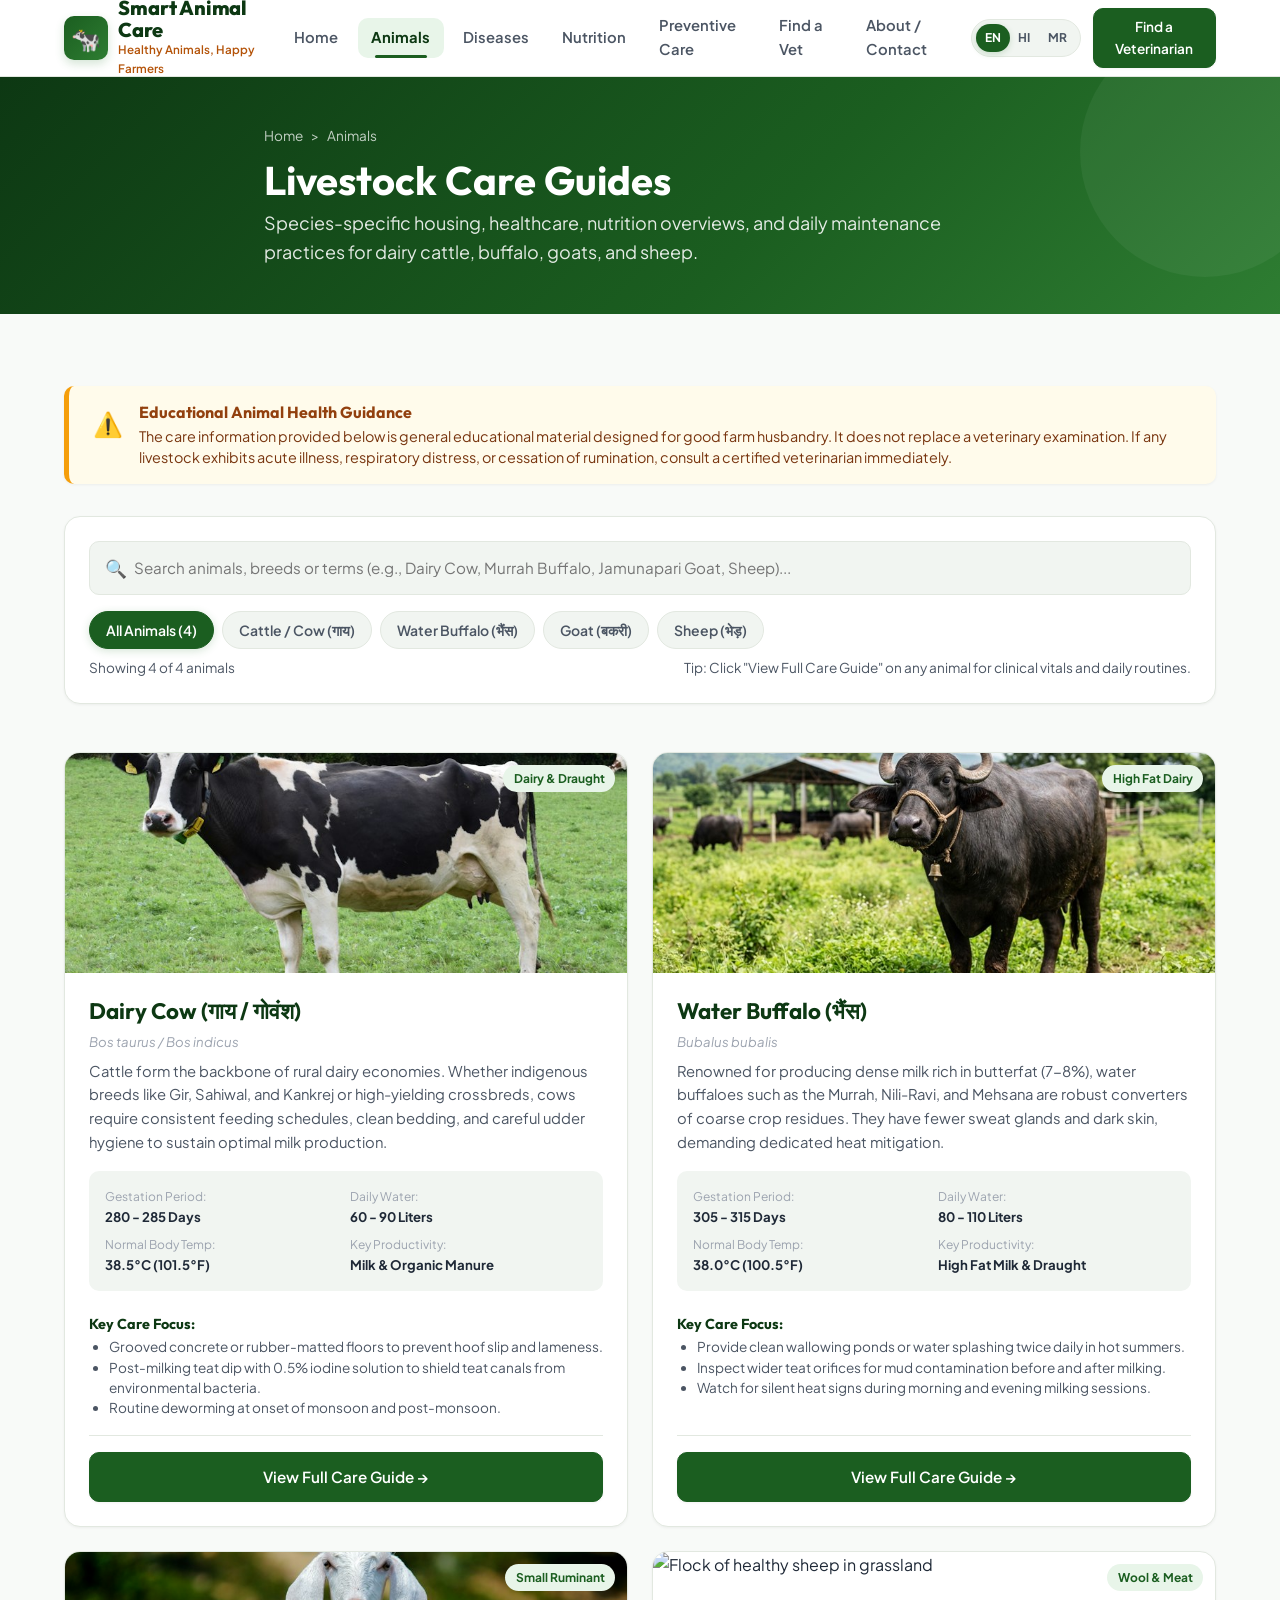
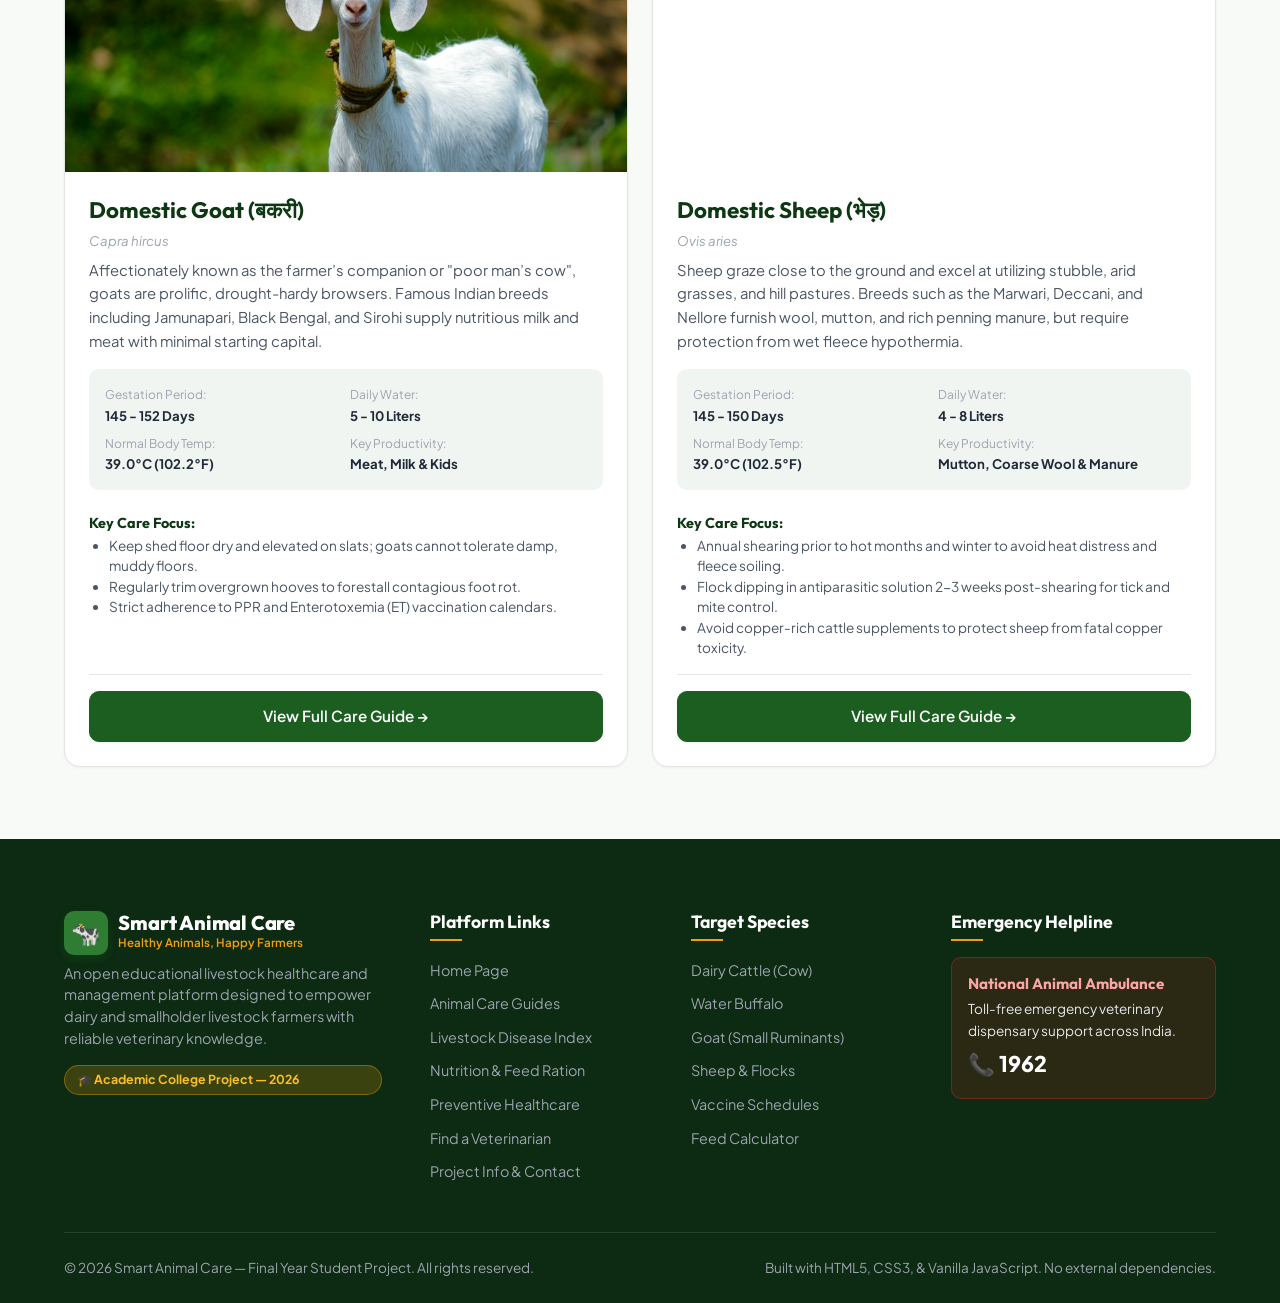
==== commit 3570f105: "Add files via upload" ====
--- a/animals.html
+++ b/animals.html
@@ -279,7 +279,7 @@
         <!-- 4. SHEEP CARD -->
         <article class="animal-card" data-animal-type="sheep">
           <div class="animal-card-img-wrap">
-            <img src="sheep.jpg" alt="Flock of healthy sheep in grassland" loading="lazy">
+            <img src="images/sheep.jpg" alt="Flock of healthy sheep in grassland" loading="lazy">
             <span class="badge badge-primary animal-card-tag" data-i18n="anim-tag-wool-meat">Wool & Meat</span>
           </div>
           <div class="animal-card-body">
